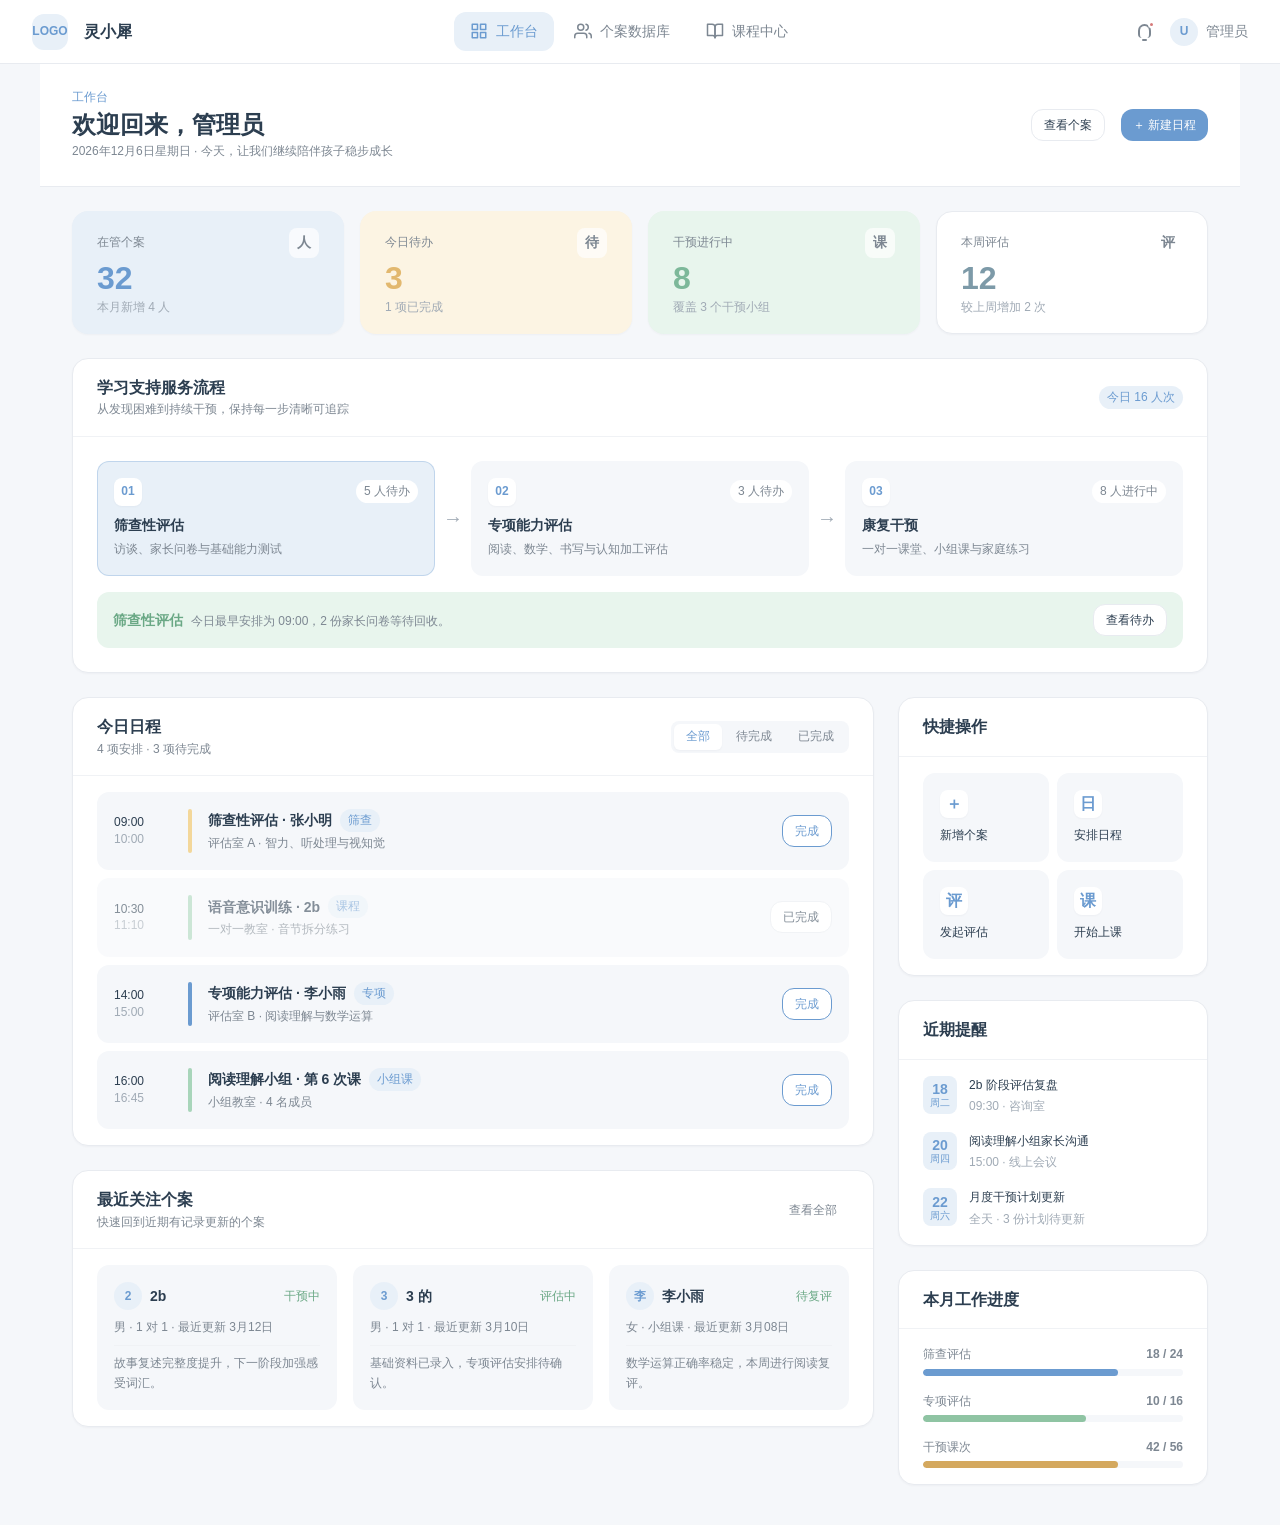
==== pages/index.html @ fdd9e083 "首页&课程中心 开发首页&课程中心，补全页面跳转逻辑" ====
<!DOCTYPE html>
<html lang="zh-CN">
<head>
  <meta charset="UTF-8">
  <meta name="viewport" content="width=device-width, initial-scale=1.0">
  <title>工作台 - 灵小犀</title>
  <meta name="description" content="灵小犀学习困难儿童辅助平台工作台">
  <link rel="stylesheet" href="../css/components.css">
  <style>
    body {
      overflow-x: hidden;
    }

    button,
    input,
    select,
    textarea {
      font: inherit;
    }

    button:focus-visible,
    a:focus-visible,
    input:focus-visible,
    select:focus-visible,
    textarea:focus-visible {
      outline: 3px solid var(--color-primary-light);
      outline-offset: 2px;
    }

    .topnav__brand {
      cursor: pointer;
    }

    .topnav__user {
      position: relative;
    }

    .notification-button {
      position: relative;
      width: 36px;
      height: 36px;
      display: inline-flex;
      align-items: center;
      justify-content: center;
      color: var(--color-text-secondary);
      background: transparent;
      border: 0;
      border-radius: var(--radius-md);
      cursor: pointer;
      transition: color var(--transition-fast), background-color var(--transition-fast);
    }

    .notification-button:hover,
    .notification-button[aria-expanded="true"] {
      color: var(--color-primary);
      background: var(--color-primary-light);
    }

    .notification-button::before {
      content: "";
      width: 13px;
      height: 14px;
      border: 2px solid currentColor;
      border-radius: 8px 8px 5px 5px;
      border-bottom: 0;
      transform: translateY(-1px);
    }

    .notification-button::after {
      content: "";
      position: absolute;
      bottom: 9px;
      width: 5px;
      height: 2px;
      border-radius: var(--radius-full);
      background: currentColor;
    }

    .notification-dot {
      position: absolute;
      top: 7px;
      right: 7px;
      width: 7px;
      height: 7px;
      background: var(--color-error);
      border: 2px solid var(--color-surface);
      border-radius: var(--radius-full);
    }

    .notification-panel {
      position: absolute;
      top: calc(100% + 12px);
      right: 0;
      z-index: 120;
      width: 320px;
      padding: var(--space-sm);
      background: var(--color-surface);
      border: 1px solid var(--color-border);
      border-radius: var(--radius-lg);
      box-shadow: var(--shadow-lg);
      opacity: 0;
      visibility: hidden;
      transform: translateY(-6px);
      transition: opacity var(--transition-fast), transform var(--transition-fast), visibility var(--transition-fast);
    }

    .notification-panel.is-open {
      opacity: 1;
      visibility: visible;
      transform: translateY(0);
    }

    .notification-panel__header {
      display: flex;
      align-items: center;
      justify-content: space-between;
      padding: var(--space-sm) var(--space-sm) var(--space-md);
    }

    .notification-panel__title {
      font-size: var(--font-size-sm);
      font-weight: var(--font-weight-semibold);
    }

    .notification-item {
      display: grid;
      grid-template-columns: 8px 1fr;
      gap: var(--space-sm);
      padding: var(--space-md) var(--space-sm);
      border-top: 1px solid var(--color-divider);
    }

    .notification-item__dot {
      width: 7px;
      height: 7px;
      margin-top: 7px;
      background: var(--color-primary);
      border-radius: var(--radius-full);
    }

    .notification-item p {
      font-size: var(--font-size-xs);
      color: var(--color-text-primary);
    }

    .notification-item time {
      font-size: var(--font-size-xs);
      color: var(--color-text-tertiary);
    }

    .welcome-copy {
      display: flex;
      flex-direction: column;
      gap: 2px;
    }

    .welcome-eyebrow {
      font-size: var(--font-size-xs);
      font-weight: var(--font-weight-medium);
      color: var(--color-primary);
    }

    .dashboard-body {
      padding-top: var(--space-lg);
      padding-bottom: var(--space-2xl);
    }

    .stat-grid--dashboard {
      grid-template-columns: repeat(4, 1fr);
    }

    .stat-card {
      position: relative;
      overflow: hidden;
      min-height: 116px;
      justify-content: center;
      transition: transform var(--transition-base), box-shadow var(--transition-base);
    }

    .stat-card:hover {
      transform: translateY(-2px);
      box-shadow: var(--shadow-md);
    }

    .stat-card__top {
      display: flex;
      align-items: center;
      justify-content: space-between;
      gap: var(--space-sm);
    }

    .stat-card__symbol {
      width: 30px;
      height: 30px;
      display: inline-flex;
      align-items: center;
      justify-content: center;
      font-size: var(--font-size-sm);
      font-weight: var(--font-weight-semibold);
      color: var(--color-text-secondary);
      background: rgba(255, 255, 255, 0.7);
      border-radius: var(--radius-sm);
    }

    .stat-card--plain {
      background: var(--color-surface);
    }

    .stat-card--plain .stat-card__value {
      color: var(--color-info-dark);
    }

    .flow-card .card__body {
      overflow: visible;
      padding-top: var(--space-lg);
      padding-bottom: var(--space-lg);
    }

    .service-flow {
      display: grid;
      grid-template-columns: 1fr 36px 1fr 36px 1fr;
      align-items: stretch;
    }

    .flow-step {
      position: relative;
      display: flex;
      flex-direction: column;
      align-items: flex-start;
      gap: var(--space-xs);
      padding: var(--space-base);
      color: inherit;
      text-align: left;
      background: var(--color-background);
      border: 1px solid transparent;
      border-radius: var(--radius-md);
      cursor: pointer;
      transition: background-color var(--transition-fast), border-color var(--transition-fast), transform var(--transition-fast);
    }

    .flow-step:hover {
      border-color: var(--color-border);
      transform: translateY(-1px);
    }

    .flow-step.is-active {
      background: var(--color-primary-light);
      border-color: rgba(107, 155, 208, 0.32);
    }

    .flow-step__top {
      width: 100%;
      display: flex;
      align-items: center;
      justify-content: space-between;
      gap: var(--space-sm);
      margin-bottom: var(--space-xs);
    }

    .flow-step__number {
      width: 28px;
      height: 28px;
      display: inline-flex;
      align-items: center;
      justify-content: center;
      font-size: var(--font-size-xs);
      font-weight: var(--font-weight-semibold);
      color: var(--color-primary);
      background: var(--color-surface);
      border-radius: var(--radius-sm);
      box-shadow: var(--shadow-sm);
    }

    .flow-step__count {
      padding: 2px var(--space-sm);
      font-size: var(--font-size-xs);
      font-weight: var(--font-weight-medium);
      color: var(--color-text-secondary);
      background: var(--color-surface);
      border-radius: var(--radius-full);
    }

    .flow-step__title {
      font-size: var(--font-size-sm);
      font-weight: var(--font-weight-semibold);
      color: var(--color-text-primary);
    }

    .flow-step__desc {
      font-size: var(--font-size-xs);
      color: var(--color-text-secondary);
      line-height: var(--line-height-normal);
    }

    .flow-arrow {
      display: flex;
      align-items: center;
      justify-content: center;
      color: var(--color-text-tertiary);
      font-size: var(--font-size-lg);
    }

    .flow-detail {
      display: flex;
      align-items: center;
      justify-content: space-between;
      gap: var(--space-lg);
      margin-top: var(--space-base);
      padding: var(--space-md) var(--space-base);
      background: var(--color-secondary-light);
      border-radius: var(--radius-md);
    }

    .flow-detail__copy {
      display: flex;
      align-items: baseline;
      gap: var(--space-sm);
      min-width: 0;
    }

    .flow-detail__title {
      flex-shrink: 0;
      font-size: var(--font-size-sm);
      font-weight: var(--font-weight-semibold);
      color: var(--color-success-dark);
    }

    .flow-detail__text {
      font-size: var(--font-size-xs);
      color: var(--color-text-secondary);
    }

    .dashboard-grid {
      display: grid;
      grid-template-columns: minmax(0, 1fr) 310px;
      gap: var(--space-lg);
      align-items: start;
    }

    .dashboard-column,
    .dashboard-aside {
      display: flex;
      flex-direction: column;
      gap: var(--space-lg);
      min-width: 0;
    }

    .segmented {
      display: inline-flex;
      align-items: center;
      gap: 2px;
      padding: 3px;
      background: var(--color-background);
      border-radius: var(--radius-sm);
    }

    .segmented__button {
      height: 26px;
      padding: 0 var(--space-md);
      color: var(--color-text-secondary);
      font-size: var(--font-size-xs);
      background: transparent;
      border: 0;
      border-radius: 6px;
      cursor: pointer;
    }

    .segmented__button.is-active {
      color: var(--color-primary);
      font-weight: var(--font-weight-medium);
      background: var(--color-surface);
      box-shadow: var(--shadow-sm);
    }

    .schedule-list {
      display: flex;
      flex-direction: column;
      gap: var(--space-sm);
    }

    .schedule-item {
      display: grid;
      grid-template-columns: 58px 4px minmax(0, 1fr) auto;
      align-items: center;
      gap: var(--space-base);
      padding: var(--space-base);
      background: var(--color-background);
      border: 1px solid transparent;
      border-radius: var(--radius-md);
      transition: border-color var(--transition-fast), opacity var(--transition-fast);
    }

    .schedule-item:hover {
      border-color: var(--color-border);
    }

    .schedule-item.is-completed {
      opacity: 0.58;
    }

    .schedule-item.is-hidden {
      display: none;
    }

    .schedule-item__time {
      display: flex;
      flex-direction: column;
      font-size: var(--font-size-xs);
      color: var(--color-text-primary);
      line-height: 1.4;
    }

    .schedule-item__time span:last-child {
      color: var(--color-text-tertiary);
    }

    .schedule-item__bar {
      align-self: stretch;
      min-height: 44px;
      background: var(--color-accent);
      border-radius: var(--radius-full);
    }

    .schedule-item[data-type="course"] .schedule-item__bar {
      background: var(--color-secondary);
    }

    .schedule-item[data-type="evaluation"] .schedule-item__bar {
      background: var(--color-primary);
    }

    .schedule-item__content {
      min-width: 0;
    }

    .schedule-item__title-row {
      display: flex;
      align-items: center;
      gap: var(--space-sm);
      min-width: 0;
    }

    .schedule-item__title {
      overflow: hidden;
      font-size: var(--font-size-sm);
      font-weight: var(--font-weight-semibold);
      color: var(--color-text-primary);
      text-overflow: ellipsis;
      white-space: nowrap;
    }

    .schedule-item__meta {
      margin-top: 2px;
      font-size: var(--font-size-xs);
      color: var(--color-text-secondary);
    }

    .schedule-empty {
      display: none;
      padding: var(--space-2xl);
      color: var(--color-text-tertiary);
      font-size: var(--font-size-sm);
      text-align: center;
    }

    .schedule-empty.is-visible {
      display: block;
    }

    .case-list {
      display: grid;
      grid-template-columns: repeat(3, 1fr);
      gap: var(--space-base);
    }

    .case-preview {
      display: flex;
      flex-direction: column;
      gap: var(--space-sm);
      padding: var(--space-base);
      color: inherit;
      background: var(--color-background);
      border: 1px solid transparent;
      border-radius: var(--radius-md);
      transition: transform var(--transition-fast), border-color var(--transition-fast), background-color var(--transition-fast);
    }

    .case-preview:hover {
      color: inherit;
      background: var(--color-primary-light);
      border-color: rgba(107, 155, 208, 0.2);
      transform: translateY(-2px);
    }

    .case-preview__head {
      display: flex;
      align-items: center;
      gap: var(--space-sm);
    }

    .case-preview__name {
      font-size: var(--font-size-sm);
      font-weight: var(--font-weight-semibold);
    }

    .case-preview__state {
      margin-left: auto;
      font-size: var(--font-size-xs);
      color: var(--color-success-dark);
    }

    .case-preview__meta,
    .case-preview__note {
      font-size: var(--font-size-xs);
      color: var(--color-text-secondary);
    }

    .case-preview__note {
      min-height: 38px;
      padding-top: var(--space-sm);
      border-top: 1px solid var(--color-divider);
    }

    .quick-grid {
      display: grid;
      grid-template-columns: 1fr 1fr;
      gap: var(--space-sm);
    }

    .quick-action {
      min-height: 88px;
      display: flex;
      flex-direction: column;
      align-items: flex-start;
      justify-content: space-between;
      gap: var(--space-sm);
      padding: var(--space-base);
      color: var(--color-text-primary);
      text-align: left;
      background: var(--color-background);
      border: 1px solid transparent;
      border-radius: var(--radius-md);
      cursor: pointer;
      transition: transform var(--transition-fast), border-color var(--transition-fast), background-color var(--transition-fast);
    }

    .quick-action:hover {
      color: var(--color-primary);
      background: var(--color-primary-light);
      border-color: rgba(107, 155, 208, 0.2);
      transform: translateY(-1px);
    }

    .quick-action__symbol {
      width: 28px;
      height: 28px;
      display: inline-flex;
      align-items: center;
      justify-content: center;
      color: var(--color-primary);
      font-weight: var(--font-weight-semibold);
      background: var(--color-surface);
      border-radius: var(--radius-sm);
      box-shadow: var(--shadow-sm);
    }

    .quick-action__label {
      font-size: var(--font-size-xs);
      font-weight: var(--font-weight-medium);
    }

    .reminder-list {
      display: flex;
      flex-direction: column;
      gap: var(--space-base);
    }

    .reminder-item {
      display: grid;
      grid-template-columns: 34px 1fr;
      gap: var(--space-md);
      align-items: start;
    }

    .reminder-item__date {
      width: 34px;
      height: 38px;
      display: flex;
      flex-direction: column;
      align-items: center;
      justify-content: center;
      color: var(--color-primary);
      background: var(--color-primary-light);
      border-radius: var(--radius-sm);
      font-size: 10px;
      line-height: 1.15;
    }

    .reminder-item__date strong {
      font-size: var(--font-size-sm);
    }

    .reminder-item__title {
      font-size: var(--font-size-xs);
      font-weight: var(--font-weight-medium);
      color: var(--color-text-primary);
    }

    .reminder-item__meta {
      margin-top: 2px;
      font-size: var(--font-size-xs);
      color: var(--color-text-tertiary);
    }

    .progress-summary {
      display: flex;
      flex-direction: column;
      gap: var(--space-base);
    }

    .progress-row__head {
      display: flex;
      justify-content: space-between;
      margin-bottom: var(--space-xs);
      font-size: var(--font-size-xs);
      color: var(--color-text-secondary);
    }

    .progress-track {
      height: 7px;
      overflow: hidden;
      background: var(--color-background);
      border-radius: var(--radius-full);
    }

    .progress-track span {
      display: block;
      height: 100%;
      background: var(--color-primary);
      border-radius: inherit;
    }

    .progress-row:nth-child(2) .progress-track span {
      background: var(--color-secondary-dark);
    }

    .progress-row:nth-child(3) .progress-track span {
      background: var(--color-accent-dark);
    }

    .modal__container--compact {
      max-width: 480px;
    }

    .toast {
      position: fixed;
      left: 50%;
      bottom: var(--space-xl);
      z-index: 300;
      max-width: calc(100vw - 32px);
      padding: var(--space-md) var(--space-lg);
      color: var(--color-text-on-primary);
      font-size: var(--font-size-sm);
      background: rgba(44, 62, 80, 0.94);
      border-radius: var(--radius-md);
      box-shadow: var(--shadow-lg);
      opacity: 0;
      pointer-events: none;
      transform: translate(-50%, 12px);
      transition: opacity var(--transition-base), transform var(--transition-base);
    }

    .toast.is-visible {
      opacity: 1;
      transform: translate(-50%, 0);
    }

    @media (max-width: 1024px) {
      .stat-grid--dashboard {
        grid-template-columns: repeat(2, 1fr);
      }

      .dashboard-grid {
        grid-template-columns: 1fr;
      }

      .dashboard-aside {
        display: grid;
        grid-template-columns: repeat(3, 1fr);
      }
    }

    @media (max-width: 768px) {
      .main__header {
        align-items: flex-start;
      }

      .main__actions .btn--secondary {
        display: none;
      }

      .service-flow {
        grid-template-columns: 1fr;
        gap: var(--space-sm);
      }

      .flow-arrow {
        height: 14px;
        transform: rotate(90deg);
      }

      .flow-detail {
        align-items: flex-start;
        flex-direction: column;
      }

      .case-list,
      .dashboard-aside {
        grid-template-columns: 1fr;
      }

      .notification-panel {
        position: fixed;
        top: 60px;
        right: var(--space-base);
        left: var(--space-base);
        width: auto;
      }
    }

    @media (max-width: 560px) {
      .stat-grid--dashboard {
        grid-template-columns: 1fr 1fr;
      }

      .stat-card {
        min-height: 106px;
        padding: var(--space-base);
      }

      .stat-card__value {
        font-size: var(--font-size-xl);
      }

      .schedule-item {
        grid-template-columns: 46px 3px minmax(0, 1fr);
        gap: var(--space-sm);
      }

      .schedule-item .btn {
        grid-column: 3;
        justify-self: start;
      }

      .card__header {
        align-items: flex-start;
        flex-direction: column;
      }

      .quick-grid {
        grid-template-columns: repeat(2, 1fr);
      }
    }
  </style>
</head>
<body>
  <div class="app-layout">
    <nav class="topnav" role="navigation" aria-label="主导航">
      <a class="topnav__brand" href="index.html" aria-label="返回灵小犀工作台">
        <div class="topnav__logo">LOGO</div>
        <span class="topnav__name">灵小犀</span>
      </a>
      <div class="topnav__nav">
        <a class="topnav__link is-active" href="index.html" aria-current="page">
          <svg class="topnav__icon" viewBox="0 0 24 24" fill="none" stroke="currentColor" stroke-width="2" stroke-linecap="round" stroke-linejoin="round" aria-hidden="true">
            <rect x="3" y="3" width="7" height="7"></rect><rect x="14" y="3" width="7" height="7"></rect><rect x="14" y="14" width="7" height="7"></rect><rect x="3" y="14" width="7" height="7"></rect>
          </svg>
          工作台
        </a>
        <a class="topnav__link" href="case-database.html">
          <svg class="topnav__icon" viewBox="0 0 24 24" fill="none" stroke="currentColor" stroke-width="2" stroke-linecap="round" stroke-linejoin="round" aria-hidden="true">
            <path d="M17 21v-2a4 4 0 0 0-4-4H5a4 4 0 0 0-4 4v2"></path><circle cx="9" cy="7" r="4"></circle><path d="M23 21v-2a4 4 0 0 0-3-3.87"></path><path d="M16 3.13a4 4 0 0 1 0 7.75"></path>
          </svg>
          个案数据库
        </a>
        <a class="topnav__link" href="course-database.html">
          <svg class="topnav__icon" viewBox="0 0 24 24" fill="none" stroke="currentColor" stroke-width="2" stroke-linecap="round" stroke-linejoin="round" aria-hidden="true">
            <path d="M2 3h6a4 4 0 0 1 4 4v14a3 3 0 0 0-3-3H2z"></path><path d="M22 3h-6a4 4 0 0 0-4 4v14a3 3 0 0 1 3-3h7z"></path>
          </svg>
          课程中心
        </a>
      </div>
      <div class="topnav__user">
        <button class="notification-button" id="notificationButton" type="button" aria-label="查看通知" aria-expanded="false" aria-controls="notificationPanel">
          <span class="notification-dot" aria-hidden="true"></span>
        </button>
        <div class="avatar">U</div>
        <span>管理员</span>
        <div class="notification-panel" id="notificationPanel" aria-hidden="true">
          <div class="notification-panel__header">
            <strong class="notification-panel__title">消息提醒</strong>
            <button class="btn btn--ghost btn--sm" type="button" id="markAllRead">全部已读</button>
          </div>
          <div class="notification-item">
            <span class="notification-item__dot"></span>
            <div><p>张小明的阶段评估报告待确认</p><time>10 分钟前</time></div>
          </div>
          <div class="notification-item">
            <span class="notification-item__dot"></span>
            <div><p>“阅读理解小组”今日 14:00 开课</p><time>1 小时前</time></div>
          </div>
        </div>
      </div>
    </nav>

    <main class="main">
      <header class="main__header">
        <div class="welcome-copy">
          <span class="welcome-eyebrow">工作台</span>
          <h1 class="main__title">欢迎回来，管理员</h1>
          <p class="main__subtitle" id="todayText">今天，让我们继续陪伴孩子稳步成长</p>
        </div>
        <div class="main__actions">
          <a class="btn btn--secondary btn--sm" href="case-database.html">查看个案</a>
          <button class="btn btn--primary btn--sm" type="button" id="newScheduleButton">＋ 新建日程</button>
        </div>
      </header>

      <div class="main__body dashboard-body">
        <section class="stat-grid stat-grid--dashboard" aria-label="今日数据概览">
          <article class="stat-card stat-card--primary">
            <div class="stat-card__top"><span class="stat-card__label">在管个案</span><span class="stat-card__symbol">人</span></div>
            <strong class="stat-card__value">32</strong>
            <span class="stat-card__trend">本月新增 4 人</span>
          </article>
          <article class="stat-card stat-card--accent">
            <div class="stat-card__top"><span class="stat-card__label">今日待办</span><span class="stat-card__symbol">待</span></div>
            <strong class="stat-card__value" id="pendingCount">3</strong>
            <span class="stat-card__trend">1 项已完成</span>
          </article>
          <article class="stat-card stat-card--secondary">
            <div class="stat-card__top"><span class="stat-card__label">干预进行中</span><span class="stat-card__symbol">课</span></div>
            <strong class="stat-card__value">8</strong>
            <span class="stat-card__trend">覆盖 3 个干预小组</span>
          </article>
          <article class="stat-card stat-card--plain">
            <div class="stat-card__top"><span class="stat-card__label">本周评估</span><span class="stat-card__symbol">评</span></div>
            <strong class="stat-card__value">12</strong>
            <span class="stat-card__trend">较上周增加 2 次</span>
          </article>
        </section>

        <section class="card flow-card" aria-labelledby="flowTitle">
          <div class="card__header">
            <div>
              <h2 class="card__title" id="flowTitle">学习支持服务流程</h2>
              <p class="main__subtitle">从发现困难到持续干预，保持每一步清晰可追踪</p>
            </div>
            <span class="tag tag--primary">今日 16 人次</span>
          </div>
          <div class="card__body">
            <div class="service-flow" role="tablist" aria-label="服务阶段">
              <button class="flow-step is-active" type="button" role="tab" aria-selected="true" data-flow="screening">
                <span class="flow-step__top"><span class="flow-step__number">01</span><span class="flow-step__count">5 人待办</span></span>
                <span class="flow-step__title">筛查性评估</span>
                <span class="flow-step__desc">访谈、家长问卷与基础能力测试</span>
              </button>
              <span class="flow-arrow" aria-hidden="true">→</span>
              <button class="flow-step" type="button" role="tab" aria-selected="false" data-flow="assessment">
                <span class="flow-step__top"><span class="flow-step__number">02</span><span class="flow-step__count">3 人待办</span></span>
                <span class="flow-step__title">专项能力评估</span>
                <span class="flow-step__desc">阅读、数学、书写与认知加工评估</span>
              </button>
              <span class="flow-arrow" aria-hidden="true">→</span>
              <button class="flow-step" type="button" role="tab" aria-selected="false" data-flow="intervention">
                <span class="flow-step__top"><span class="flow-step__number">03</span><span class="flow-step__count">8 人进行中</span></span>
                <span class="flow-step__title">康复干预</span>
                <span class="flow-step__desc">一对一课堂、小组课与家庭练习</span>
              </button>
            </div>
            <div class="flow-detail" aria-live="polite">
              <div class="flow-detail__copy">
                <strong class="flow-detail__title" id="flowDetailTitle">筛查性评估</strong>
                <span class="flow-detail__text" id="flowDetailText">今日最早安排为 09:00，2 份家长问卷等待回收。</span>
              </div>
              <button class="btn btn--secondary btn--sm" type="button" id="flowAction">查看待办</button>
            </div>
          </div>
        </section>

        <div class="dashboard-grid">
          <div class="dashboard-column">
            <section class="card" aria-labelledby="scheduleTitle">
              <div class="card__header">
                <div>
                  <h2 class="card__title" id="scheduleTitle">今日日程</h2>
                  <p class="main__subtitle" id="scheduleSummary">4 项安排 · 3 项待完成</p>
                </div>
                <div class="segmented" role="group" aria-label="日程筛选">
                  <button class="segmented__button is-active" type="button" data-filter="all">全部</button>
                  <button class="segmented__button" type="button" data-filter="pending">待完成</button>
                  <button class="segmented__button" type="button" data-filter="completed">已完成</button>
                </div>
              </div>
              <div class="card__body">
                <div class="schedule-list" id="scheduleList">
                  <article class="schedule-item" data-status="pending" data-type="screening">
                    <time class="schedule-item__time"><span>09:00</span><span>10:00</span></time>
                    <span class="schedule-item__bar" aria-hidden="true"></span>
                    <div class="schedule-item__content">
                      <div class="schedule-item__title-row"><h3 class="schedule-item__title">筛查性评估 · 张小明</h3><span class="tag tag--primary">筛查</span></div>
                      <p class="schedule-item__meta">评估室 A · 智力、听处理与视知觉</p>
                    </div>
                    <button class="btn btn--primary-outline btn--sm" type="button" data-complete>完成</button>
                  </article>
                  <article class="schedule-item is-completed" data-status="completed" data-type="course">
                    <time class="schedule-item__time"><span>10:30</span><span>11:10</span></time>
                    <span class="schedule-item__bar" aria-hidden="true"></span>
                    <div class="schedule-item__content">
                      <div class="schedule-item__title-row"><h3 class="schedule-item__title">语音意识训练 · 2b</h3><span class="tag tag--primary">课程</span></div>
                      <p class="schedule-item__meta">一对一教室 · 音节拆分练习</p>
                    </div>
                    <button class="btn btn--secondary btn--sm" type="button" data-complete>已完成</button>
                  </article>
                  <article class="schedule-item" data-status="pending" data-type="evaluation">
                    <time class="schedule-item__time"><span>14:00</span><span>15:00</span></time>
                    <span class="schedule-item__bar" aria-hidden="true"></span>
                    <div class="schedule-item__content">
                      <div class="schedule-item__title-row"><h3 class="schedule-item__title">专项能力评估 · 李小雨</h3><span class="tag tag--primary">专项</span></div>
                      <p class="schedule-item__meta">评估室 B · 阅读理解与数学运算</p>
                    </div>
                    <button class="btn btn--primary-outline btn--sm" type="button" data-complete>完成</button>
                  </article>
                  <article class="schedule-item" data-status="pending" data-type="course">
                    <time class="schedule-item__time"><span>16:00</span><span>16:45</span></time>
                    <span class="schedule-item__bar" aria-hidden="true"></span>
                    <div class="schedule-item__content">
                      <div class="schedule-item__title-row"><h3 class="schedule-item__title">阅读理解小组 · 第 6 次课</h3><span class="tag tag--primary">小组课</span></div>
                      <p class="schedule-item__meta">小组教室 · 4 名成员</p>
                    </div>
                    <button class="btn btn--primary-outline btn--sm" type="button" data-complete>完成</button>
                  </article>
                </div>
                <div class="schedule-empty" id="scheduleEmpty">当前筛选下暂无日程</div>
              </div>
            </section>

            <section class="card" aria-labelledby="recentCaseTitle">
              <div class="card__header">
                <div>
                  <h2 class="card__title" id="recentCaseTitle">最近关注个案</h2>
                  <p class="main__subtitle">快速回到近期有记录更新的个案</p>
                </div>
                <a class="btn btn--ghost btn--sm" href="case-database.html">查看全部</a>
              </div>
              <div class="card__body">
                <div class="case-list">
                  <a class="case-preview" href="case-detail.html">
                    <div class="case-preview__head"><span class="avatar">2</span><strong class="case-preview__name">2b</strong><span class="case-preview__state">干预中</span></div>
                    <p class="case-preview__meta">男 · 1 对 1 · 最近更新 3月12日</p>
                    <p class="case-preview__note">故事复述完整度提升，下一阶段加强感受词汇。</p>
                  </a>
                  <a class="case-preview" href="case-detail.html">
                    <div class="case-preview__head"><span class="avatar">3</span><strong class="case-preview__name">3 的</strong><span class="case-preview__state">评估中</span></div>
                    <p class="case-preview__meta">男 · 1 对 1 · 最近更新 3月10日</p>
                    <p class="case-preview__note">基础资料已录入，专项评估安排待确认。</p>
                  </a>
                  <a class="case-preview" href="case-database.html">
                    <div class="case-preview__head"><span class="avatar">李</span><strong class="case-preview__name">李小雨</strong><span class="case-preview__state">待复评</span></div>
                    <p class="case-preview__meta">女 · 小组课 · 最近更新 3月08日</p>
                    <p class="case-preview__note">数学运算正确率稳定，本周进行阅读复评。</p>
                  </a>
                </div>
              </div>
            </section>
          </div>

          <aside class="dashboard-aside">
            <section class="card" aria-labelledby="quickTitle">
              <div class="card__header"><h2 class="card__title" id="quickTitle">快捷操作</h2></div>
              <div class="card__body">
                <div class="quick-grid">
                  <a class="quick-action" href="case-database.html"><span class="quick-action__symbol">＋</span><span class="quick-action__label">新增个案</span></a>
                  <button class="quick-action" type="button" data-open-schedule><span class="quick-action__symbol">日</span><span class="quick-action__label">安排日程</span></button>
                  <button class="quick-action" type="button" data-feedback="评估任务已进入准备队列"><span class="quick-action__symbol">评</span><span class="quick-action__label">发起评估</span></button>
                  <a class="quick-action" href="course-database.html"><span class="quick-action__symbol">课</span><span class="quick-action__label">开始上课</span></a>
                </div>
              </div>
            </section>

            <section class="card" aria-labelledby="reminderTitle">
              <div class="card__header"><h2 class="card__title" id="reminderTitle">近期提醒</h2></div>
              <div class="card__body">
                <div class="reminder-list">
                  <article class="reminder-item"><time class="reminder-item__date"><strong>18</strong><span>周二</span></time><div><p class="reminder-item__title">2b 阶段评估复盘</p><p class="reminder-item__meta">09:30 · 咨询室</p></div></article>
                  <article class="reminder-item"><time class="reminder-item__date"><strong>20</strong><span>周四</span></time><div><p class="reminder-item__title">阅读理解小组家长沟通</p><p class="reminder-item__meta">15:00 · 线上会议</p></div></article>
                  <article class="reminder-item"><time class="reminder-item__date"><strong>22</strong><span>周六</span></time><div><p class="reminder-item__title">月度干预计划更新</p><p class="reminder-item__meta">全天 · 3 份计划待更新</p></div></article>
                </div>
              </div>
            </section>

            <section class="card" aria-labelledby="progressTitle">
              <div class="card__header"><h2 class="card__title" id="progressTitle">本月工作进度</h2></div>
              <div class="card__body">
                <div class="progress-summary">
                  <div class="progress-row"><div class="progress-row__head"><span>筛查评估</span><strong>18 / 24</strong></div><div class="progress-track"><span style="width:75%"></span></div></div>
                  <div class="progress-row"><div class="progress-row__head"><span>专项评估</span><strong>10 / 16</strong></div><div class="progress-track"><span style="width:62.5%"></span></div></div>
                  <div class="progress-row"><div class="progress-row__head"><span>干预课次</span><strong>42 / 56</strong></div><div class="progress-track"><span style="width:75%"></span></div></div>
                </div>
              </div>
            </section>
          </aside>
        </div>
      </div>
    </main>
  </div>

  <div class="modal" id="scheduleModal" role="dialog" aria-modal="true" aria-labelledby="scheduleModalTitle">
    <div class="modal__container modal__container--compact">
      <form id="scheduleForm">
        <div class="modal__header">
          <h2 class="modal__title" id="scheduleModalTitle">新建日程</h2>
          <button class="modal__close" type="button" aria-label="关闭" data-close-modal>×</button>
        </div>
        <div class="modal__body">
          <div class="form-field">
            <label class="form-field__label" for="scheduleName">日程名称</label>
            <input class="input" id="scheduleName" name="name" type="text" placeholder="例如：阅读理解训练 · 王小明" required>
          </div>
          <div class="form-field form-field--row">
            <div class="form-field">
              <label class="form-field__label" for="scheduleStart">开始时间</label>
              <input class="input" id="scheduleStart" name="start" type="time" value="09:00" required>
            </div>
            <div class="form-field">
              <label class="form-field__label" for="scheduleEnd">结束时间</label>
              <input class="input" id="scheduleEnd" name="end" type="time" value="10:00" required>
            </div>
          </div>
          <div class="form-field">
            <label class="form-field__label" for="scheduleType">日程类型</label>
            <select class="input" id="scheduleType" name="type">
              <option value="screening">筛查评估</option>
              <option value="evaluation">专项评估</option>
              <option value="course">干预课程</option>
            </select>
          </div>
          <div class="form-field">
            <label class="form-field__label" for="schedulePlace">地点或说明</label>
            <input class="input" id="schedulePlace" name="place" type="text" placeholder="例如：评估室 A">
          </div>
        </div>
        <div class="modal__footer">
          <button class="btn btn--secondary btn--sm" type="button" data-close-modal>取消</button>
          <button class="btn btn--primary btn--sm" type="submit">保存日程</button>
        </div>
      </form>
    </div>
  </div>

  <div class="toast" id="toast" role="status" aria-live="polite"></div>

  <script>
    (function () {
      const scheduleList = document.getElementById('scheduleList');
      const scheduleModal = document.getElementById('scheduleModal');
      const scheduleForm = document.getElementById('scheduleForm');
      const toast = document.getElementById('toast');
      const notificationButton = document.getElementById('notificationButton');
      const notificationPanel = document.getElementById('notificationPanel');
      let activeFilter = 'all';
      let toastTimer;

      const flowData = {
        screening: {
          title: '筛查性评估',
          text: '今日最早安排为 09:00，2 份家长问卷等待回收。',
          action: '查看待办'
        },
        assessment: {
          title: '专项能力评估',
          text: '3 名儿童待完成阅读、数学或书写专项评估。',
          action: '查看评估'
        },
        intervention: {
          title: '康复干预',
          text: '今日共 8 人参与干预，包含 2 节小组课与 4 节一对一课程。',
          action: '查看课程'
        }
      };

      function showToast(message) {
        clearTimeout(toastTimer);
        toast.textContent = message;
        toast.classList.add('is-visible');
        toastTimer = setTimeout(function () {
          toast.classList.remove('is-visible');
        }, 2400);
      }

      function formatToday() {
        const now = new Date();
        const text = new Intl.DateTimeFormat('zh-CN', {
          year: 'numeric', month: 'long', day: 'numeric', weekday: 'long'
        }).format(now);
        document.getElementById('todayText').textContent = text + ' · 今天，让我们继续陪伴孩子稳步成长';
      }

      function openModal() {
        scheduleModal.classList.add('is-open');
        requestAnimationFrame(function () {
          scheduleModal.classList.add('is-visible');
          document.getElementById('scheduleName').focus();
        });
        document.body.style.overflow = 'hidden';
      }

      function closeModal() {
        scheduleModal.classList.remove('is-visible');
        setTimeout(function () {
          scheduleModal.classList.remove('is-open');
          document.body.style.overflow = '';
        }, 200);
      }

      function updateScheduleView() {
        const items = Array.from(scheduleList.querySelectorAll('.schedule-item'));
        let visibleCount = 0;
        let pendingCount = 0;

        items.forEach(function (item) {
          const status = item.dataset.status;
          const isVisible = activeFilter === 'all' || activeFilter === status;
          item.classList.toggle('is-hidden', !isVisible);
          if (isVisible) visibleCount += 1;
          if (status === 'pending') pendingCount += 1;
        });

        document.getElementById('scheduleEmpty').classList.toggle('is-visible', visibleCount === 0);
        document.getElementById('pendingCount').textContent = pendingCount;
        document.getElementById('scheduleSummary').textContent = items.length + ' 项安排 · ' + pendingCount + ' 项待完成';
      }

      function bindCompleteButton(button) {
        button.addEventListener('click', function () {
          const item = button.closest('.schedule-item');
          const isCompleted = item.dataset.status === 'completed';
          item.dataset.status = isCompleted ? 'pending' : 'completed';
          item.classList.toggle('is-completed', !isCompleted);
          button.textContent = isCompleted ? '完成' : '已完成';
          button.className = isCompleted ? 'btn btn--primary-outline btn--sm' : 'btn btn--secondary btn--sm';
          showToast(isCompleted ? '日程已恢复为待完成' : '已标记为完成');
          updateScheduleView();
        });
      }

      document.querySelectorAll('[data-complete]').forEach(bindCompleteButton);

      document.querySelectorAll('[data-filter]').forEach(function (button) {
        button.addEventListener('click', function () {
          activeFilter = button.dataset.filter;
          document.querySelectorAll('[data-filter]').forEach(function (item) {
            item.classList.toggle('is-active', item === button);
          });
          updateScheduleView();
        });
      });

      document.querySelectorAll('.flow-step').forEach(function (step) {
        step.addEventListener('click', function () {
          const data = flowData[step.dataset.flow];
          document.querySelectorAll('.flow-step').forEach(function (item) {
            const selected = item === step;
            item.classList.toggle('is-active', selected);
            item.setAttribute('aria-selected', String(selected));
          });
          document.getElementById('flowDetailTitle').textContent = data.title;
          document.getElementById('flowDetailText').textContent = data.text;
          document.getElementById('flowAction').textContent = data.action;
          document.getElementById('flowAction').dataset.feedback = data.title + '列表已准备';
        });
      });

      document.getElementById('flowAction').addEventListener('click', function (event) {
        showToast(event.currentTarget.dataset.feedback || '筛查性评估列表已准备');
      });

      document.getElementById('newScheduleButton').addEventListener('click', openModal);
      document.querySelectorAll('[data-open-schedule]').forEach(function (button) {
        button.addEventListener('click', openModal);
      });
      document.querySelectorAll('[data-close-modal]').forEach(function (button) {
        button.addEventListener('click', closeModal);
      });

      scheduleModal.addEventListener('click', function (event) {
        if (event.target === scheduleModal) closeModal();
      });

      scheduleForm.addEventListener('submit', function (event) {
        event.preventDefault();
        const name = document.getElementById('scheduleName').value.trim();
        const start = document.getElementById('scheduleStart').value;
        const end = document.getElementById('scheduleEnd').value;
        const type = document.getElementById('scheduleType').value;
        const place = document.getElementById('schedulePlace').value.trim() || '地点待定';
        const labels = { screening: '筛查', evaluation: '专项', course: '课程' };

        if (!name) return;
        if (start >= end) {
          showToast('结束时间需要晚于开始时间');
          return;
        }

        const article = document.createElement('article');
        article.className = 'schedule-item';
        article.dataset.status = 'pending';
        article.dataset.type = type;
        article.innerHTML = '<time class="schedule-item__time"><span>' + start + '</span><span>' + end + '</span></time>' +
          '<span class="schedule-item__bar" aria-hidden="true"></span>' +
          '<div class="schedule-item__content"><div class="schedule-item__title-row"><h3 class="schedule-item__title"></h3><span class="tag tag--primary">' + labels[type] + '</span></div><p class="schedule-item__meta"></p></div>' +
          '<button class="btn btn--primary-outline btn--sm" type="button" data-complete>完成</button>';
        article.querySelector('.schedule-item__title').textContent = name;
        article.querySelector('.schedule-item__meta').textContent = place + ' · 新建日程';
        bindCompleteButton(article.querySelector('[data-complete]'));
        scheduleList.appendChild(article);
        scheduleForm.reset();
        document.getElementById('scheduleStart').value = '09:00';
        document.getElementById('scheduleEnd').value = '10:00';
        activeFilter = 'all';
        document.querySelectorAll('[data-filter]').forEach(function (button) {
          button.classList.toggle('is-active', button.dataset.filter === 'all');
        });
        updateScheduleView();
        closeModal();
        showToast('日程已添加到今日安排');
      });

      notificationButton.addEventListener('click', function () {
        const isOpen = notificationPanel.classList.toggle('is-open');
        notificationButton.setAttribute('aria-expanded', String(isOpen));
        notificationPanel.setAttribute('aria-hidden', String(!isOpen));
      });

      document.getElementById('markAllRead').addEventListener('click', function () {
        document.querySelectorAll('.notification-item__dot').forEach(function (dot) { dot.style.visibility = 'hidden'; });
        document.querySelector('.notification-dot').style.display = 'none';
        showToast('消息已全部标记为已读');
      });

      document.addEventListener('click', function (event) {
        if (!event.target.closest('.topnav__user')) {
          notificationPanel.classList.remove('is-open');
          notificationButton.setAttribute('aria-expanded', 'false');
          notificationPanel.setAttribute('aria-hidden', 'true');
        }

        const feedbackTarget = event.target.closest('[data-feedback]');
        if (feedbackTarget) {
          event.preventDefault();
          showToast(feedbackTarget.dataset.feedback);
        }
      });

      document.addEventListener('keydown', function (event) {
        if (event.key === 'Escape') {
          if (scheduleModal.classList.contains('is-open')) closeModal();
          notificationPanel.classList.remove('is-open');
          notificationButton.setAttribute('aria-expanded', 'false');
        }
      });

      formatToday();
      updateScheduleView();
    })();
  </script>
</body>
</html>
---- css/components.css ----
/**
 * 通用组件样式
 * 全站共享的按钮、卡片、表格、表单、导航等组件。
 * 颜色、间距、圆角等视觉属性均引用 tokens.css 中的 CSS 变量。
 */

@import url("tokens.css");

/* ======================
   基础重置与布局
   ====================== */
*,
*::before,
*::after {
  box-sizing: border-box;
  margin: 0;
  padding: 0;
}

html {
  font-size: 16px;
}

body {
  min-height: 100vh;
  font-family: var(--font-family-base);
  font-size: var(--font-size-base);
  line-height: var(--line-height-normal);
  color: var(--color-text-primary);
  background-color: var(--color-background);
}

a {
  color: var(--color-text-secondary);
  text-decoration: none;
  transition: color var(--transition-fast);
}

a:hover,
a:focus {
  color: var(--color-primary);
}

/* ======================
   按钮 / Button
   ====================== */
.btn {
  display: inline-flex;
  align-items: center;
  justify-content: center;
  gap: var(--space-sm);
  height: 40px;
  padding: 0 var(--space-base);
  font-family: inherit;
  font-size: var(--font-size-sm);
  font-weight: var(--font-weight-medium);
  line-height: 1;
  border: none;
  border-radius: var(--radius-md);
  cursor: pointer;
  transition: background-color var(--transition-fast),
    color var(--transition-fast), transform var(--transition-fast);
}

.btn:active {
  transform: scale(0.98);
}

.btn--primary {
  color: var(--color-text-on-primary);
  background-color: var(--color-primary);
}

.btn--primary:hover {
  background-color: var(--color-primary-hover);
}

.btn--secondary {
  color: var(--color-text-primary);
  background-color: var(--color-surface);
  border: 1px solid var(--color-border);
}

.btn--secondary:hover {
  background-color: var(--color-background);
}

.btn--ghost {
  color: var(--color-text-secondary);
  background-color: transparent;
}

.btn--ghost:hover {
  color: var(--color-primary);
  background-color: var(--color-primary-light);
}

.btn--sm {
  height: 32px;
  padding: 0 var(--space-md);
  font-size: var(--font-size-xs);
}

.btn--primary-outline {
  color: var(--color-primary);
  background-color: var(--color-surface);
  border: 1px solid var(--color-primary);
}

.btn--primary-outline:hover {
  color: var(--color-text-on-primary);
  background-color: var(--color-primary);
}

.btn--danger {
  color: var(--color-text-on-primary);
  background-color: var(--color-error);
}

.btn--danger:hover {
  background-color: var(--color-error-dark);
}

/* 大按钮，用于重要操作 */
.btn--large {
  padding: var(--space-base) var(--space-lg);
  font-size: var(--font-size-md);
  font-weight: var(--font-weight-semibold);
  box-shadow: var(--shadow-md);
}

.btn--large .btn__icon {
  width: 20px;
  height: 20px;
}

.btn--icon {
  width: 32px;
  height: 32px;
  padding: 0;
  color: var(--color-text-secondary);
  background-color: transparent;
  border-radius: var(--radius-sm);
}

.btn--icon:hover {
  color: var(--color-primary);
  background-color: var(--color-primary-light);
}

.btn--icon.is-danger:hover {
  color: var(--color-error);
  background-color: var(--color-error-light);
}

/* ======================
   头像 / Avatar
   ====================== */
.avatar {
  width: 28px;
  height: 28px;
  display: flex;
  align-items: center;
  justify-content: center;
  background-color: var(--color-primary-light);
  color: var(--color-primary);
  font-size: var(--font-size-xs);
  font-weight: var(--font-weight-semibold);
  border-radius: var(--radius-full);
  flex-shrink: 0;
}

/* ======================
   卡片 / Card
   ====================== */
.card {
  background-color: var(--color-surface);
  border-radius: var(--radius-lg);
  box-shadow: var(--shadow-sm);
  border: 1px solid var(--color-border);
  display: flex;
  flex-direction: column;
  min-height: 0;
}

.card__header {
  display: flex;
  align-items: center;
  justify-content: space-between;
  gap: var(--space-base);
  padding: var(--space-base) var(--space-lg);
  border-bottom: 1px solid var(--color-divider);
  flex-shrink: 0;
}

.card__title {
  font-size: var(--font-size-base);
  font-weight: var(--font-weight-semibold);
  color: var(--color-text-primary);
}

.card__body {
  padding: var(--space-base) var(--space-lg);
  flex: 1;
  min-height: 0;
  overflow: auto;
}

/* ======================
   表格 / Table
   ====================== */
.table {
  width: 100%;
  border-collapse: collapse;
  font-size: var(--font-size-xs);
}

.table thead {
  background-color: var(--color-background);
}

.table th,
.table td {
  padding: var(--space-sm) var(--space-base);
  text-align: left;
  border-bottom: 1px solid var(--color-divider);
}

.table th {
  font-weight: var(--font-weight-medium);
  color: var(--color-text-secondary);
  white-space: nowrap;
}

.table td {
  color: var(--color-text-primary);
}

.table tbody tr:hover {
  background-color: var(--color-background);
}

.table__actions {
  display: flex;
  align-items: center;
  gap: var(--space-xs);
}

.table__action {
  display: inline-flex;
  align-items: center;
  gap: var(--space-xs);
  font-size: var(--font-size-xs);
  color: var(--color-text-secondary);
}

.table__action:hover {
  color: var(--color-primary);
}

/* ======================
   全宽表格卡片 / Table Card
   ====================== */
.table-card .card__body {
  padding: 0;
}

/* ======================
   标签 / Tag
   ====================== */
.tag {
  display: inline-flex;
  align-items: center;
  padding: 2px var(--space-sm);
  font-size: var(--font-size-xs);
  font-weight: var(--font-weight-medium);
  border-radius: var(--radius-full);
  white-space: nowrap;
}

.tag--primary {
  color: var(--color-primary);
  background-color: var(--color-primary-light);
}

/* ======================
   工具类 / Utilities
   ====================== */
.text-muted {
  color: var(--color-text-tertiary);
}

/* ======================
   表单输入 / Form Input
   ====================== */
.input {
  width: 100%;
  height: 40px;
  padding: 0 var(--space-base);
  font-family: inherit;
  font-size: var(--font-size-sm);
  color: var(--color-text-primary);
  background-color: var(--color-surface);
  border: 1px solid var(--color-border);
  border-radius: var(--radius-md);
  outline: none;
  transition: border-color var(--transition-fast), box-shadow var(--transition-fast);
}

.input::placeholder {
  color: var(--color-text-tertiary);
}

.input:hover {
  border-color: var(--color-text-tertiary);
}

.input:focus {
  border-color: var(--color-border-focus);
  box-shadow: 0 0 0 3px var(--color-primary-light);
}

/* ======================
   应用布局 / App Layout
   ====================== */
.app-layout {
  display: flex;
  flex-direction: column;
  min-height: 100vh;
}

/* ======================
   顶部导航 / Top Navigation
   ====================== */
.topnav {
  position: sticky;
  top: 0;
  z-index: 100;
  display: flex;
  align-items: center;
  justify-content: space-between;
  gap: var(--space-base);
  height: 64px;
  padding: 0 var(--space-xl);
  background-color: rgba(255, 255, 255, 0.95);
  backdrop-filter: blur(10px);
  border-bottom: 1px solid var(--color-border);
}

.topnav__brand {
  display: flex;
  align-items: center;
  gap: var(--space-base);
}

.topnav__logo {
  width: 36px;
  height: 36px;
  display: flex;
  align-items: center;
  justify-content: center;
  background-color: var(--color-primary-light);
  color: var(--color-primary);
  font-size: var(--font-size-xs);
  font-weight: var(--font-weight-semibold);
  border-radius: var(--radius-md);
}

.topnav__name {
  font-size: var(--font-size-base);
  font-weight: var(--font-weight-semibold);
  color: var(--color-text-primary);
}

.topnav__nav {
  display: flex;
  align-items: center;
  gap: var(--space-xs);
}

.topnav__link {
  display: flex;
  align-items: center;
  gap: var(--space-sm);
  padding: var(--space-sm) var(--space-base);
  font-size: var(--font-size-sm);
  font-weight: var(--font-weight-medium);
  color: var(--color-text-secondary);
  border-radius: var(--radius-md);
  transition: background-color var(--transition-fast),
    color var(--transition-fast);
}

.topnav__link:hover {
  color: var(--color-text-primary);
  background-color: var(--color-background);
}

.topnav__link.is-active {
  color: var(--color-primary);
  background-color: var(--color-primary-light);
}

.topnav__icon {
  width: 18px;
  height: 18px;
  flex-shrink: 0;
}

.topnav__user {
  display: flex;
  align-items: center;
  gap: var(--space-sm);
  font-size: var(--font-size-sm);
  color: var(--color-text-secondary);
}

/* ======================
   主内容区 / Main
   ====================== */
.main {
  flex: 1;
  display: flex;
  flex-direction: column;
  align-items: center;
  min-width: 0;
  min-height: 0;
  overflow-y: auto;
}

.main__header {
  width: 100%;
  max-width: 1200px;
  margin: 0 auto;
  display: flex;
  align-items: center;
  justify-content: space-between;
  gap: var(--space-base);
  padding: var(--space-lg) var(--space-xl);
  background-color: var(--color-surface);
  border-bottom: 1px solid var(--color-border);
}

.main__actions {
  display: flex;
  align-items: center;
  gap: var(--space-base);
}

.main__title {
  font-size: var(--font-size-xl);
  font-weight: var(--font-weight-semibold);
  color: var(--color-text-primary);
  line-height: 1.3;
}

.main__subtitle {
  font-size: var(--font-size-xs);
  color: var(--color-text-secondary);
}

.main__body {
  width: 100%;
  max-width: 1200px;
  margin: 0 auto;
  flex: 1;
  padding: var(--space-lg) var(--space-xl);
  display: flex;
  flex-direction: column;
  gap: var(--space-lg);
  min-height: 0;
}

/* ======================
   统计卡片 / Stat Cards
   ====================== */
.stat-grid {
  display: grid;
  grid-template-columns: repeat(3, 1fr);
  gap: var(--space-base);
  flex-shrink: 0;
}

.stat-card {
  display: flex;
  flex-direction: column;
  gap: var(--space-xs);
  padding: var(--space-base) var(--space-lg);
  background-color: var(--color-surface);
  border-radius: var(--radius-lg);
  box-shadow: var(--shadow-sm);
  border: 1px solid var(--color-border);
}

.stat-card__label {
  font-size: var(--font-size-xs);
  color: var(--color-text-secondary);
}

.stat-card__value {
  font-size: var(--font-size-2xl);
  font-weight: var(--font-weight-semibold);
  color: var(--color-text-primary);
  line-height: 1;
}

.stat-card__trend {
  font-size: var(--font-size-xs);
  color: var(--color-text-tertiary);
}

.stat-card--primary {
  background-color: var(--color-primary-light);
  border-color: transparent;
}

.stat-card--primary .stat-card__value {
  color: var(--color-primary);
}

.stat-card--secondary {
  background-color: var(--color-secondary-light);
  border-color: transparent;
}

.stat-card--secondary .stat-card__value {
  color: var(--color-success);
}

.stat-card--accent {
  background-color: var(--color-accent-light);
  border-color: transparent;
}

.stat-card--accent .stat-card__value {
  color: var(--color-warning);
}

/* ======================
   内容分栏 / Content Grid
   ====================== */
.content-grid {
  display: grid;
  grid-template-columns: 1fr 240px;
  gap: var(--space-lg);
  flex: 1;
  min-height: 0;
  align-items: start;
}

@media (max-width: 1024px) {
  .content-grid {
    grid-template-columns: 1fr;
  }
}

/* ======================
   工具栏 / Toolbar
   ====================== */
.toolbar {
  display: flex;
  align-items: center;
  justify-content: space-between;
  gap: var(--space-base);
  padding: var(--space-sm) var(--space-lg);
  background-color: var(--color-surface);
  border-bottom: 1px solid var(--color-divider);
}

.toolbar__filters {
  display: flex;
  align-items: center;
  gap: var(--space-base);
}

.toolbar__search {
  position: relative;
  width: 220px;
}

.toolbar__search svg {
  position: absolute;
  left: var(--space-sm);
  top: 50%;
  transform: translateY(-50%);
  color: var(--color-text-tertiary);
  pointer-events: none;
}

.toolbar__search .input {
  height: 32px;
  padding-left: var(--space-xl);
  font-size: var(--font-size-xs);
}

.toolbar__select {
  height: 32px;
  padding: 0 var(--space-base);
  font-size: var(--font-size-xs);
  color: var(--color-text-primary);
  background-color: var(--color-surface);
  border: 1px solid var(--color-border);
  border-radius: var(--radius-md);
  outline: none;
  cursor: pointer;
}

.toolbar__select:focus {
  border-color: var(--color-border-focus);
  box-shadow: 0 0 0 3px var(--color-primary-light);
}

/* ======================
   空状态 / Empty State
   ====================== */
.empty-state {
  display: flex;
  flex-direction: column;
  align-items: center;
  justify-content: center;
  gap: var(--space-base);
  padding: var(--space-3xl);
  color: var(--color-text-tertiary);
  text-align: center;
}

/* ======================
   响应式
   ====================== */
@media (max-width: 768px) {
  .topnav {
    padding: 0 var(--space-lg);
  }

  .topnav__nav {
    display: none;
  }

  .main__header,
  .main__body {
    padding: var(--space-base) var(--space-lg);
  }

  .stat-grid {
    grid-template-columns: repeat(2, 1fr);
  }

  .content-grid {
    grid-template-columns: 1fr;
  }

  .table th,
  .table td {
    padding: var(--space-base);
  }
}

/* ======================
   弹窗 / Modal
   ====================== */
.modal {
  position: fixed;
  inset: 0;
  z-index: 200;
  display: none;
  align-items: center;
  justify-content: center;
  padding: var(--space-lg);
  background-color: rgba(44, 62, 80, 0.45);
  opacity: 0;
  transition: opacity var(--transition-base);
}

.modal.is-open {
  display: flex;
}

.modal.is-visible {
  opacity: 1;
}

.modal__container {
  width: 100%;
  max-width: 520px;
  max-height: calc(100vh - var(--space-2xl));
  display: flex;
  flex-direction: column;
  background-color: var(--color-surface);
  border-radius: var(--radius-lg);
  box-shadow: var(--shadow-lg);
  border: 1px solid var(--color-border);
  overflow: hidden;
  transform: translateY(8px);
  transition: transform var(--transition-base);
}

.modal.is-visible .modal__container {
  transform: translateY(0);
}

.modal__header {
  display: flex;
  align-items: center;
  justify-content: space-between;
  gap: var(--space-base);
  padding: var(--space-base) var(--space-lg);
  border-bottom: 1px solid var(--color-divider);
}

.modal__title {
  font-size: var(--font-size-md);
  font-weight: var(--font-weight-semibold);
  color: var(--color-text-primary);
}

.modal__close {
  width: 32px;
  height: 32px;
  display: flex;
  align-items: center;
  justify-content: center;
  color: var(--color-text-tertiary);
  background-color: transparent;
  border: none;
  border-radius: var(--radius-sm);
  cursor: pointer;
  transition: color var(--transition-fast), background-color var(--transition-fast);
}

.modal__close:hover {
  color: var(--color-text-primary);
  background-color: var(--color-background);
}

.modal__body {
  padding: var(--space-lg);
  overflow-y: auto;
}

.modal__footer {
  display: flex;
  align-items: center;
  justify-content: flex-end;
  gap: var(--space-base);
  padding: var(--space-base) var(--space-lg);
  border-top: 1px solid var(--color-divider);
}

/* ======================
   表单布局 / Form Layout
   ====================== */
.form-field {
  display: flex;
  flex-direction: column;
  gap: var(--space-xs);
  margin-bottom: var(--space-base);
}

.form-field:last-child {
  margin-bottom: 0;
}

.form-field__label {
  font-size: var(--font-size-sm);
  font-weight: var(--font-weight-medium);
  color: var(--color-text-primary);
}

.form-field__hint {
  font-size: var(--font-size-xs);
  color: var(--color-text-tertiary);
}

.form-field--row {
  display: grid;
  grid-template-columns: 1fr 1fr;
  gap: var(--space-base);
}

.form-field--row > .form-field {
  margin-bottom: 0;
}

.form-field textarea.input {
  height: auto;
  min-height: 80px;
  padding: var(--space-sm) var(--space-base);
  resize: vertical;
}

/* ======================
   选择列表 / Option List
   ====================== */
.option-list {
  display: flex;
  flex-direction: column;
  gap: var(--space-xs);
  max-height: 200px;
  overflow-y: auto;
  padding: var(--space-xs);
  border: 1px solid var(--color-border);
  border-radius: var(--radius-md);
}

.option-list__search {
  position: relative;
  margin-bottom: var(--space-xs);
}

.option-list__search svg {
  position: absolute;
  left: var(--space-sm);
  top: 50%;
  transform: translateY(-50%);
  color: var(--color-text-tertiary);
  pointer-events: none;
}

.option-list__search .input {
  height: 32px;
  padding-left: var(--space-xl);
  font-size: var(--font-size-xs);
}

.option-item {
  display: flex;
  align-items: center;
  gap: var(--space-sm);
  padding: var(--space-sm) var(--space-base);
  border-radius: var(--radius-sm);
  cursor: pointer;
  transition: background-color var(--transition-fast);
}

.option-item:hover {
  background-color: var(--color-primary-light);
}

.option-item input {
  width: 16px;
  height: 16px;
  accent-color: var(--color-primary);
  cursor: pointer;
}

/* ======================
   文件上传 / File Upload
   ====================== */
.file-upload {
  display: flex;
  flex-direction: column;
  align-items: center;
  justify-content: center;
  gap: var(--space-base);
  padding: var(--space-2xl) var(--space-lg);
  border: 2px dashed var(--color-border);
  border-radius: var(--radius-md);
  background-color: var(--color-background);
  cursor: pointer;
  transition: border-color var(--transition-fast), background-color var(--transition-fast);
}

.file-upload:hover {
  border-color: var(--color-primary);
  background-color: var(--color-primary-light);
}

.file-upload__input {
  display: none;
}

.file-upload__icon {
  color: var(--color-primary);
}

.file-upload__text {
  font-size: var(--font-size-sm);
  color: var(--color-text-secondary);
}

.file-upload__hint {
  font-size: var(--font-size-xs);
  color: var(--color-text-tertiary);
}

/* ======================
   单选组 / Radio Group
   ====================== */
.radio-group {
  display: flex;
  flex-direction: column;
  gap: var(--space-sm);
}

.radio-option {
  display: flex;
  align-items: center;
  gap: var(--space-sm);
  padding: var(--space-sm) var(--space-base);
  border: 1px solid var(--color-border);
  border-radius: var(--radius-md);
  cursor: pointer;
  transition: border-color var(--transition-fast), background-color var(--transition-fast);
}

.radio-option:hover {
  border-color: var(--color-primary);
  background-color: var(--color-primary-light);
}

.radio-option input {
  width: 16px;
  height: 16px;
  accent-color: var(--color-primary);
  flex-shrink: 0;
}

.radio-option__label {
  font-size: var(--font-size-sm);
  color: var(--color-text-primary);
}
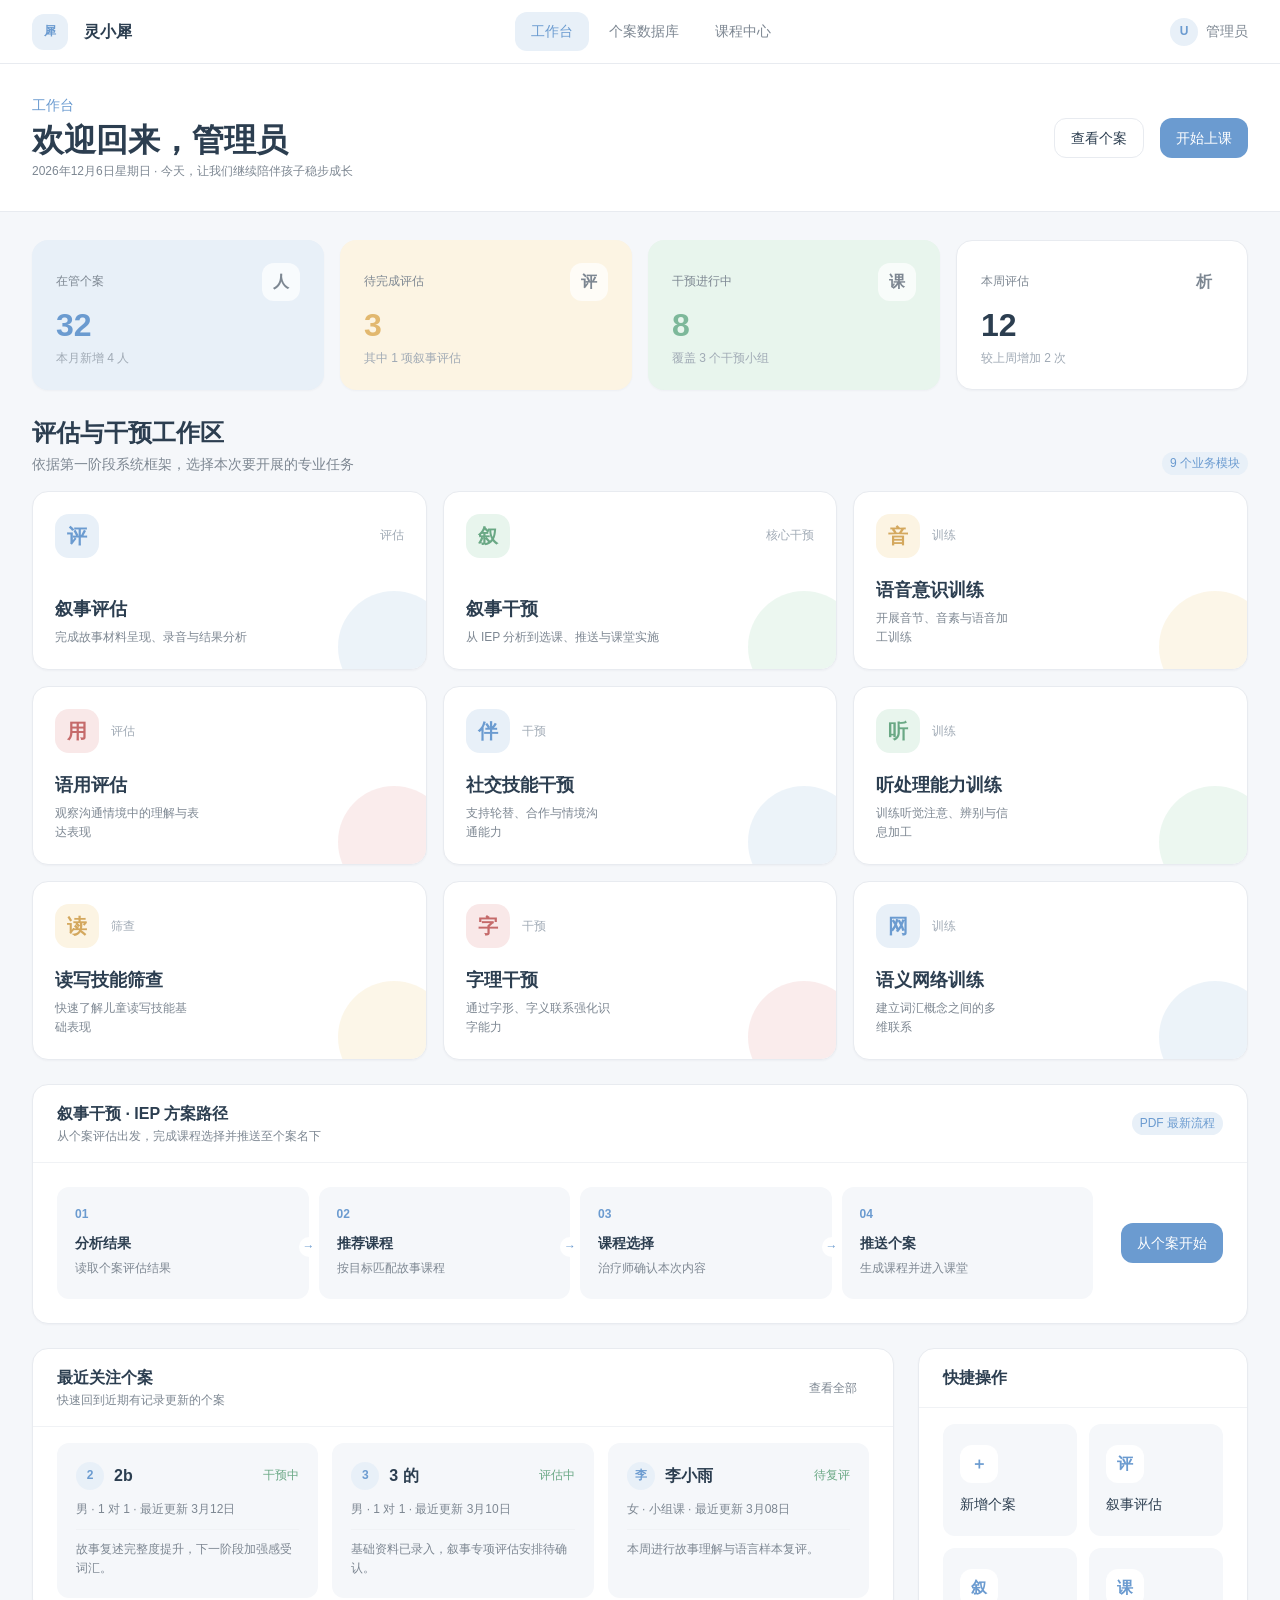
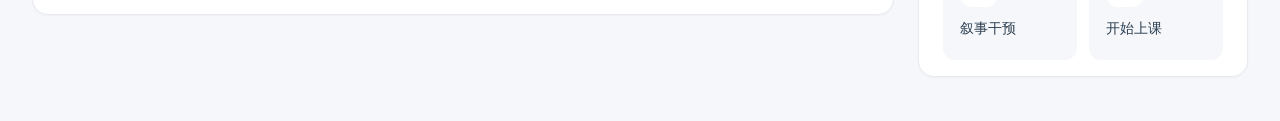
==== commit 7d6d4fa5: "重做与改版" ====
--- a/pages/index.html
+++ b/pages/index.html
@@ -4,1274 +4,124 @@
   <meta charset="UTF-8">
   <meta name="viewport" content="width=device-width, initial-scale=1.0">
   <title>工作台 - 灵小犀</title>
-  <meta name="description" content="灵小犀学习困难儿童辅助平台工作台">
+  <meta name="description" content="灵小犀汉语儿童读写技能干预系统工作台">
   <link rel="stylesheet" href="../css/components.css">
   <style>
-    body {
-      overflow-x: hidden;
-    }
-
-    button,
-    input,
-    select,
-    textarea {
-      font: inherit;
-    }
-
-    button:focus-visible,
-    a:focus-visible,
-    input:focus-visible,
-    select:focus-visible,
-    textarea:focus-visible {
-      outline: 3px solid var(--color-primary-light);
-      outline-offset: 2px;
-    }
-
-    .topnav__brand {
-      cursor: pointer;
-    }
-
-    .topnav__user {
-      position: relative;
-    }
-
-    .notification-button {
-      position: relative;
-      width: 36px;
-      height: 36px;
-      display: inline-flex;
-      align-items: center;
-      justify-content: center;
-      color: var(--color-text-secondary);
-      background: transparent;
-      border: 0;
-      border-radius: var(--radius-md);
-      cursor: pointer;
-      transition: color var(--transition-fast), background-color var(--transition-fast);
-    }
-
-    .notification-button:hover,
-    .notification-button[aria-expanded="true"] {
-      color: var(--color-primary);
-      background: var(--color-primary-light);
-    }
-
-    .notification-button::before {
-      content: "";
-      width: 13px;
-      height: 14px;
-      border: 2px solid currentColor;
-      border-radius: 8px 8px 5px 5px;
-      border-bottom: 0;
-      transform: translateY(-1px);
-    }
-
-    .notification-button::after {
-      content: "";
-      position: absolute;
-      bottom: 9px;
-      width: 5px;
-      height: 2px;
-      border-radius: var(--radius-full);
-      background: currentColor;
-    }
-
-    .notification-dot {
-      position: absolute;
-      top: 7px;
-      right: 7px;
-      width: 7px;
-      height: 7px;
-      background: var(--color-error);
-      border: 2px solid var(--color-surface);
-      border-radius: var(--radius-full);
-    }
-
-    .notification-panel {
-      position: absolute;
-      top: calc(100% + 12px);
-      right: 0;
-      z-index: 120;
-      width: 320px;
-      padding: var(--space-sm);
-      background: var(--color-surface);
-      border: 1px solid var(--color-border);
-      border-radius: var(--radius-lg);
-      box-shadow: var(--shadow-lg);
-      opacity: 0;
-      visibility: hidden;
-      transform: translateY(-6px);
-      transition: opacity var(--transition-fast), transform var(--transition-fast), visibility var(--transition-fast);
-    }
-
-    .notification-panel.is-open {
-      opacity: 1;
-      visibility: visible;
-      transform: translateY(0);
-    }
-
-    .notification-panel__header {
-      display: flex;
-      align-items: center;
-      justify-content: space-between;
-      padding: var(--space-sm) var(--space-sm) var(--space-md);
-    }
-
-    .notification-panel__title {
-      font-size: var(--font-size-sm);
-      font-weight: var(--font-weight-semibold);
-    }
-
-    .notification-item {
-      display: grid;
-      grid-template-columns: 8px 1fr;
-      gap: var(--space-sm);
-      padding: var(--space-md) var(--space-sm);
-      border-top: 1px solid var(--color-divider);
-    }
-
-    .notification-item__dot {
-      width: 7px;
-      height: 7px;
-      margin-top: 7px;
-      background: var(--color-primary);
-      border-radius: var(--radius-full);
-    }
-
-    .notification-item p {
-      font-size: var(--font-size-xs);
-      color: var(--color-text-primary);
-    }
-
-    .notification-item time {
-      font-size: var(--font-size-xs);
-      color: var(--color-text-tertiary);
-    }
-
-    .welcome-copy {
-      display: flex;
-      flex-direction: column;
-      gap: 2px;
-    }
-
-    .welcome-eyebrow {
-      font-size: var(--font-size-xs);
-      font-weight: var(--font-weight-medium);
-      color: var(--color-primary);
-    }
-
-    .dashboard-body {
-      padding-top: var(--space-lg);
-      padding-bottom: var(--space-2xl);
-    }
-
-    .stat-grid--dashboard {
-      grid-template-columns: repeat(4, 1fr);
-    }
-
-    .stat-card {
-      position: relative;
-      overflow: hidden;
-      min-height: 116px;
-      justify-content: center;
-      transition: transform var(--transition-base), box-shadow var(--transition-base);
-    }
-
-    .stat-card:hover {
-      transform: translateY(-2px);
-      box-shadow: var(--shadow-md);
-    }
-
-    .stat-card__top {
-      display: flex;
-      align-items: center;
-      justify-content: space-between;
-      gap: var(--space-sm);
-    }
-
-    .stat-card__symbol {
-      width: 30px;
-      height: 30px;
-      display: inline-flex;
-      align-items: center;
-      justify-content: center;
-      font-size: var(--font-size-sm);
-      font-weight: var(--font-weight-semibold);
-      color: var(--color-text-secondary);
-      background: rgba(255, 255, 255, 0.7);
-      border-radius: var(--radius-sm);
-    }
-
-    .stat-card--plain {
-      background: var(--color-surface);
-    }
-
-    .stat-card--plain .stat-card__value {
-      color: var(--color-info-dark);
-    }
-
-    .flow-card .card__body {
-      overflow: visible;
-      padding-top: var(--space-lg);
-      padding-bottom: var(--space-lg);
-    }
-
-    .service-flow {
-      display: grid;
-      grid-template-columns: 1fr 36px 1fr 36px 1fr;
-      align-items: stretch;
-    }
-
-    .flow-step {
-      position: relative;
-      display: flex;
-      flex-direction: column;
-      align-items: flex-start;
-      gap: var(--space-xs);
-      padding: var(--space-base);
-      color: inherit;
-      text-align: left;
-      background: var(--color-background);
-      border: 1px solid transparent;
-      border-radius: var(--radius-md);
-      cursor: pointer;
-      transition: background-color var(--transition-fast), border-color var(--transition-fast), transform var(--transition-fast);
-    }
-
-    .flow-step:hover {
-      border-color: var(--color-border);
-      transform: translateY(-1px);
-    }
-
-    .flow-step.is-active {
-      background: var(--color-primary-light);
-      border-color: rgba(107, 155, 208, 0.32);
-    }
-
-    .flow-step__top {
-      width: 100%;
-      display: flex;
-      align-items: center;
-      justify-content: space-between;
-      gap: var(--space-sm);
-      margin-bottom: var(--space-xs);
-    }
-
-    .flow-step__number {
-      width: 28px;
-      height: 28px;
-      display: inline-flex;
-      align-items: center;
-      justify-content: center;
-      font-size: var(--font-size-xs);
-      font-weight: var(--font-weight-semibold);
-      color: var(--color-primary);
-      background: var(--color-surface);
-      border-radius: var(--radius-sm);
-      box-shadow: var(--shadow-sm);
-    }
-
-    .flow-step__count {
-      padding: 2px var(--space-sm);
-      font-size: var(--font-size-xs);
-      font-weight: var(--font-weight-medium);
-      color: var(--color-text-secondary);
-      background: var(--color-surface);
-      border-radius: var(--radius-full);
-    }
-
-    .flow-step__title {
-      font-size: var(--font-size-sm);
-      font-weight: var(--font-weight-semibold);
-      color: var(--color-text-primary);
-    }
-
-    .flow-step__desc {
-      font-size: var(--font-size-xs);
-      color: var(--color-text-secondary);
-      line-height: var(--line-height-normal);
-    }
-
-    .flow-arrow {
-      display: flex;
-      align-items: center;
-      justify-content: center;
-      color: var(--color-text-tertiary);
-      font-size: var(--font-size-lg);
-    }
-
-    .flow-detail {
-      display: flex;
-      align-items: center;
-      justify-content: space-between;
-      gap: var(--space-lg);
-      margin-top: var(--space-base);
-      padding: var(--space-md) var(--space-base);
-      background: var(--color-secondary-light);
-      border-radius: var(--radius-md);
-    }
-
-    .flow-detail__copy {
-      display: flex;
-      align-items: baseline;
-      gap: var(--space-sm);
-      min-width: 0;
-    }
-
-    .flow-detail__title {
-      flex-shrink: 0;
-      font-size: var(--font-size-sm);
-      font-weight: var(--font-weight-semibold);
-      color: var(--color-success-dark);
-    }
-
-    .flow-detail__text {
-      font-size: var(--font-size-xs);
-      color: var(--color-text-secondary);
-    }
-
-    .dashboard-grid {
-      display: grid;
-      grid-template-columns: minmax(0, 1fr) 310px;
-      gap: var(--space-lg);
-      align-items: start;
-    }
-
-    .dashboard-column,
-    .dashboard-aside {
-      display: flex;
-      flex-direction: column;
-      gap: var(--space-lg);
-      min-width: 0;
-    }
-
-    .segmented {
-      display: inline-flex;
-      align-items: center;
-      gap: 2px;
-      padding: 3px;
-      background: var(--color-background);
-      border-radius: var(--radius-sm);
-    }
-
-    .segmented__button {
-      height: 26px;
-      padding: 0 var(--space-md);
-      color: var(--color-text-secondary);
-      font-size: var(--font-size-xs);
-      background: transparent;
-      border: 0;
-      border-radius: 6px;
-      cursor: pointer;
-    }
-
-    .segmented__button.is-active {
-      color: var(--color-primary);
-      font-weight: var(--font-weight-medium);
-      background: var(--color-surface);
-      box-shadow: var(--shadow-sm);
-    }
-
-    .schedule-list {
-      display: flex;
-      flex-direction: column;
-      gap: var(--space-sm);
-    }
-
-    .schedule-item {
-      display: grid;
-      grid-template-columns: 58px 4px minmax(0, 1fr) auto;
-      align-items: center;
-      gap: var(--space-base);
-      padding: var(--space-base);
-      background: var(--color-background);
-      border: 1px solid transparent;
-      border-radius: var(--radius-md);
-      transition: border-color var(--transition-fast), opacity var(--transition-fast);
-    }
-
-    .schedule-item:hover {
-      border-color: var(--color-border);
-    }
-
-    .schedule-item.is-completed {
-      opacity: 0.58;
-    }
-
-    .schedule-item.is-hidden {
-      display: none;
-    }
-
-    .schedule-item__time {
-      display: flex;
-      flex-direction: column;
-      font-size: var(--font-size-xs);
-      color: var(--color-text-primary);
-      line-height: 1.4;
-    }
-
-    .schedule-item__time span:last-child {
-      color: var(--color-text-tertiary);
-    }
-
-    .schedule-item__bar {
-      align-self: stretch;
-      min-height: 44px;
-      background: var(--color-accent);
-      border-radius: var(--radius-full);
-    }
-
-    .schedule-item[data-type="course"] .schedule-item__bar {
-      background: var(--color-secondary);
-    }
-
-    .schedule-item[data-type="evaluation"] .schedule-item__bar {
-      background: var(--color-primary);
-    }
-
-    .schedule-item__content {
-      min-width: 0;
-    }
-
-    .schedule-item__title-row {
-      display: flex;
-      align-items: center;
-      gap: var(--space-sm);
-      min-width: 0;
-    }
-
-    .schedule-item__title {
-      overflow: hidden;
-      font-size: var(--font-size-sm);
-      font-weight: var(--font-weight-semibold);
-      color: var(--color-text-primary);
-      text-overflow: ellipsis;
-      white-space: nowrap;
-    }
-
-    .schedule-item__meta {
-      margin-top: 2px;
-      font-size: var(--font-size-xs);
-      color: var(--color-text-secondary);
-    }
-
-    .schedule-empty {
-      display: none;
-      padding: var(--space-2xl);
-      color: var(--color-text-tertiary);
-      font-size: var(--font-size-sm);
-      text-align: center;
-    }
-
-    .schedule-empty.is-visible {
-      display: block;
-    }
-
-    .case-list {
-      display: grid;
-      grid-template-columns: repeat(3, 1fr);
-      gap: var(--space-base);
-    }
-
-    .case-preview {
-      display: flex;
-      flex-direction: column;
-      gap: var(--space-sm);
-      padding: var(--space-base);
-      color: inherit;
-      background: var(--color-background);
-      border: 1px solid transparent;
-      border-radius: var(--radius-md);
-      transition: transform var(--transition-fast), border-color var(--transition-fast), background-color var(--transition-fast);
-    }
-
-    .case-preview:hover {
-      color: inherit;
-      background: var(--color-primary-light);
-      border-color: rgba(107, 155, 208, 0.2);
-      transform: translateY(-2px);
-    }
-
-    .case-preview__head {
-      display: flex;
-      align-items: center;
-      gap: var(--space-sm);
-    }
-
-    .case-preview__name {
-      font-size: var(--font-size-sm);
-      font-weight: var(--font-weight-semibold);
-    }
-
-    .case-preview__state {
-      margin-left: auto;
-      font-size: var(--font-size-xs);
-      color: var(--color-success-dark);
-    }
-
-    .case-preview__meta,
-    .case-preview__note {
-      font-size: var(--font-size-xs);
-      color: var(--color-text-secondary);
-    }
-
-    .case-preview__note {
-      min-height: 38px;
-      padding-top: var(--space-sm);
-      border-top: 1px solid var(--color-divider);
-    }
-
-    .quick-grid {
-      display: grid;
-      grid-template-columns: 1fr 1fr;
-      gap: var(--space-sm);
-    }
-
-    .quick-action {
-      min-height: 88px;
-      display: flex;
-      flex-direction: column;
-      align-items: flex-start;
-      justify-content: space-between;
-      gap: var(--space-sm);
-      padding: var(--space-base);
-      color: var(--color-text-primary);
-      text-align: left;
-      background: var(--color-background);
-      border: 1px solid transparent;
-      border-radius: var(--radius-md);
-      cursor: pointer;
-      transition: transform var(--transition-fast), border-color var(--transition-fast), background-color var(--transition-fast);
-    }
-
-    .quick-action:hover {
-      color: var(--color-primary);
-      background: var(--color-primary-light);
-      border-color: rgba(107, 155, 208, 0.2);
-      transform: translateY(-1px);
-    }
-
-    .quick-action__symbol {
-      width: 28px;
-      height: 28px;
-      display: inline-flex;
-      align-items: center;
-      justify-content: center;
-      color: var(--color-primary);
-      font-weight: var(--font-weight-semibold);
-      background: var(--color-surface);
-      border-radius: var(--radius-sm);
-      box-shadow: var(--shadow-sm);
-    }
-
-    .quick-action__label {
-      font-size: var(--font-size-xs);
-      font-weight: var(--font-weight-medium);
-    }
-
-    .reminder-list {
-      display: flex;
-      flex-direction: column;
-      gap: var(--space-base);
-    }
-
-    .reminder-item {
-      display: grid;
-      grid-template-columns: 34px 1fr;
-      gap: var(--space-md);
-      align-items: start;
-    }
-
-    .reminder-item__date {
-      width: 34px;
-      height: 38px;
-      display: flex;
-      flex-direction: column;
-      align-items: center;
-      justify-content: center;
-      color: var(--color-primary);
-      background: var(--color-primary-light);
-      border-radius: var(--radius-sm);
-      font-size: 10px;
-      line-height: 1.15;
-    }
-
-    .reminder-item__date strong {
-      font-size: var(--font-size-sm);
-    }
-
-    .reminder-item__title {
-      font-size: var(--font-size-xs);
-      font-weight: var(--font-weight-medium);
-      color: var(--color-text-primary);
-    }
-
-    .reminder-item__meta {
-      margin-top: 2px;
-      font-size: var(--font-size-xs);
-      color: var(--color-text-tertiary);
-    }
-
-    .progress-summary {
-      display: flex;
-      flex-direction: column;
-      gap: var(--space-base);
-    }
-
-    .progress-row__head {
-      display: flex;
-      justify-content: space-between;
-      margin-bottom: var(--space-xs);
-      font-size: var(--font-size-xs);
-      color: var(--color-text-secondary);
-    }
-
-    .progress-track {
-      height: 7px;
-      overflow: hidden;
-      background: var(--color-background);
-      border-radius: var(--radius-full);
-    }
-
-    .progress-track span {
-      display: block;
-      height: 100%;
-      background: var(--color-primary);
-      border-radius: inherit;
-    }
-
-    .progress-row:nth-child(2) .progress-track span {
-      background: var(--color-secondary-dark);
-    }
-
-    .progress-row:nth-child(3) .progress-track span {
-      background: var(--color-accent-dark);
-    }
-
-    .modal__container--compact {
-      max-width: 480px;
-    }
-
-    .toast {
-      position: fixed;
-      left: 50%;
-      bottom: var(--space-xl);
-      z-index: 300;
-      max-width: calc(100vw - 32px);
-      padding: var(--space-md) var(--space-lg);
-      color: var(--color-text-on-primary);
-      font-size: var(--font-size-sm);
-      background: rgba(44, 62, 80, 0.94);
-      border-radius: var(--radius-md);
-      box-shadow: var(--shadow-lg);
-      opacity: 0;
-      pointer-events: none;
-      transform: translate(-50%, 12px);
-      transition: opacity var(--transition-base), transform var(--transition-base);
-    }
-
-    .toast.is-visible {
-      opacity: 1;
-      transform: translate(-50%, 0);
-    }
-
-    @media (max-width: 1024px) {
-      .stat-grid--dashboard {
-        grid-template-columns: repeat(2, 1fr);
-      }
-
-      .dashboard-grid {
-        grid-template-columns: 1fr;
-      }
-
-      .dashboard-aside {
-        display: grid;
-        grid-template-columns: repeat(3, 1fr);
-      }
-    }
-
-    @media (max-width: 768px) {
-      .main__header {
-        align-items: flex-start;
-      }
-
-      .main__actions .btn--secondary {
-        display: none;
-      }
-
-      .service-flow {
-        grid-template-columns: 1fr;
-        gap: var(--space-sm);
-      }
-
-      .flow-arrow {
-        height: 14px;
-        transform: rotate(90deg);
-      }
-
-      .flow-detail {
-        align-items: flex-start;
-        flex-direction: column;
-      }
-
-      .case-list,
-      .dashboard-aside {
-        grid-template-columns: 1fr;
-      }
-
-      .notification-panel {
-        position: fixed;
-        top: 60px;
-        right: var(--space-base);
-        left: var(--space-base);
-        width: auto;
-      }
-    }
-
-    @media (max-width: 560px) {
-      .stat-grid--dashboard {
-        grid-template-columns: 1fr 1fr;
-      }
-
-      .stat-card {
-        min-height: 106px;
-        padding: var(--space-base);
-      }
-
-      .stat-card__value {
-        font-size: var(--font-size-xl);
-      }
-
-      .schedule-item {
-        grid-template-columns: 46px 3px minmax(0, 1fr);
-        gap: var(--space-sm);
-      }
-
-      .schedule-item .btn {
-        grid-column: 3;
-        justify-self: start;
-      }
-
-      .card__header {
-        align-items: flex-start;
-        flex-direction: column;
-      }
-
-      .quick-grid {
-        grid-template-columns: repeat(2, 1fr);
-      }
-    }
+    .main__header { max-width: none; padding-top: 30px; padding-bottom: 30px; }
+    .main__body { max-width: 1320px; padding-top: 28px; padding-bottom: 44px; }
+    .welcome-eyebrow { display:block; margin-bottom:4px; color:var(--color-primary); font-size:var(--font-size-sm); }
+    .welcome-copy .main__title { font-size:var(--font-size-2xl); }
+    .stat-grid--dashboard { grid-template-columns:repeat(4,1fr); }
+    .stat-card { min-height:150px; justify-content:center; gap:8px; border:none; }
+    .stat-card--plain { background:var(--color-surface); border:1px solid var(--color-border); }
+    .stat-card__top { display:flex; align-items:center; justify-content:space-between; }
+    .stat-card__symbol { width:38px; height:38px; display:grid; place-items:center; border-radius:12px; background:rgba(255,255,255,.72); color:var(--color-text-secondary); font-weight:var(--font-weight-semibold); }
+    .section-heading { display:flex; align-items:flex-end; justify-content:space-between; gap:16px; }
+    .section-heading h2 { font-size:var(--font-size-xl); }
+    .section-heading p { color:var(--color-text-secondary); font-size:var(--font-size-sm); }
+    .module-grid { display:grid; grid-template-columns:repeat(3,1fr); gap:16px; }
+    .module-card { position:relative; min-height:158px; display:flex; flex-direction:column; justify-content:space-between; padding:22px; overflow:hidden; color:var(--color-text-primary); text-align:left; background:var(--color-surface); border:1px solid var(--color-border); border-radius:var(--radius-lg); box-shadow:var(--shadow-sm); font:inherit; cursor:pointer; transition:transform var(--transition-base),box-shadow var(--transition-base),border-color var(--transition-base); }
+    .module-card:hover,.module-card:focus-visible { transform:translateY(-3px); box-shadow:var(--shadow-md); border-color:var(--color-primary); outline:none; color:var(--color-text-primary); }
+    .module-card::after { content:""; position:absolute; right:-24px; bottom:-34px; width:112px; height:112px; border-radius:50%; background:var(--module-tint,var(--color-primary-light)); opacity:.8; }
+    .module-card__top { display:flex; align-items:center; justify-content:space-between; gap:12px; }
+    .module-card__icon { width:44px; height:44px; display:grid; place-items:center; border-radius:14px; color:var(--module-color,var(--color-primary)); background:var(--module-tint,var(--color-primary-light)); font-size:20px; font-weight:600; }
+    .module-card__phase { color:var(--color-text-tertiary); font-size:var(--font-size-xs); }
+    .module-card h3 { margin-top:18px; font-size:var(--font-size-md); }
+    .module-card p { max-width:80%; margin-top:4px; color:var(--color-text-secondary); font-size:var(--font-size-xs); }
+    .module-card--green { --module-color:var(--color-success-dark); --module-tint:var(--color-secondary-light); }
+    .module-card--yellow { --module-color:var(--color-warning-dark); --module-tint:var(--color-accent-light); }
+    .module-card--rose { --module-color:var(--color-error-dark); --module-tint:var(--color-error-light); }
+    .plan-card { overflow:hidden; }
+    .plan-body { display:grid; grid-template-columns:1fr auto; gap:28px; align-items:center; padding:24px; }
+    .plan-flow { display:grid; grid-template-columns:repeat(4,1fr); gap:10px; }
+    .plan-step { position:relative; min-height:112px; padding:18px; background:var(--color-background); border-radius:var(--radius-md); }
+    .plan-step:not(:last-child)::after { content:"→"; position:absolute; right:-10px; top:44%; z-index:2; width:20px; height:20px; display:grid; place-items:center; color:var(--color-primary); background:var(--color-surface); border-radius:50%; font-size:12px; }
+    .plan-step__number { display:block; margin-bottom:8px; color:var(--color-primary); font-size:var(--font-size-xs); font-weight:600; }
+    .plan-step strong { display:block; font-size:var(--font-size-sm); }
+    .plan-step span:last-child { display:block; margin-top:4px; color:var(--color-text-secondary); font-size:var(--font-size-xs); }
+    .dashboard-grid { display:grid; grid-template-columns:minmax(0,1fr) 330px; gap:24px; align-items:start; }
+    .case-list { display:grid; grid-template-columns:repeat(3,1fr); gap:14px; }
+    .case-preview { padding:18px; color:inherit; background:var(--color-background); border-radius:var(--radius-md); border:1px solid transparent; }
+    .case-preview:hover { color:inherit; border-color:var(--color-primary); background:var(--color-primary-light); }
+    .case-preview__head { display:flex; align-items:center; gap:10px; }
+    .case-preview__name { flex:1; }
+    .case-preview__state { color:var(--color-success-dark); font-size:var(--font-size-xs); }
+    .case-preview__meta,.case-preview__note { margin-top:10px; color:var(--color-text-secondary); font-size:var(--font-size-xs); }
+    .case-preview__note { padding-top:10px; border-top:1px solid var(--color-divider); }
+    .quick-grid { display:grid; grid-template-columns:repeat(2,1fr); gap:12px; }
+    .quick-action { min-height:112px; display:flex; flex-direction:column; align-items:flex-start; justify-content:center; gap:10px; padding:16px; color:var(--color-text-primary); background:var(--color-background); border:1px solid transparent; border-radius:var(--radius-md); font:inherit; cursor:pointer; }
+    .quick-action:hover { color:var(--color-text-primary); border-color:var(--color-primary); background:var(--color-primary-light); }
+    .quick-action__symbol { width:38px; height:38px; display:grid; place-items:center; color:var(--color-primary); background:var(--color-surface); border-radius:12px; font-weight:600; }
+    .quick-action__label { font-size:var(--font-size-sm); }
+    .toast { position:fixed; left:50%; bottom:28px; z-index:300; transform:translate(-50%,18px); padding:10px 18px; color:#fff; background:rgba(44,62,80,.92); border-radius:var(--radius-full); opacity:0; pointer-events:none; transition:all var(--transition-base); font-size:var(--font-size-sm); }
+    .toast.is-visible { opacity:1; transform:translate(-50%,0); }
+    @media(max-width:1050px){.stat-grid--dashboard{grid-template-columns:repeat(2,1fr)}.module-grid{grid-template-columns:repeat(2,1fr)}.dashboard-grid{grid-template-columns:1fr}.plan-body{grid-template-columns:1fr}.case-list{grid-template-columns:1fr}}
+    @media(max-width:680px){.main__actions{display:none}.stat-grid--dashboard,.module-grid,.plan-flow{grid-template-columns:1fr}.plan-step:not(:last-child)::after{content:"↓";right:50%;top:auto;bottom:-15px}.quick-grid{grid-template-columns:1fr 1fr}}
   </style>
 </head>
 <body>
   <div class="app-layout">
-    <nav class="topnav" role="navigation" aria-label="主导航">
-      <a class="topnav__brand" href="index.html" aria-label="返回灵小犀工作台">
-        <div class="topnav__logo">LOGO</div>
-        <span class="topnav__name">灵小犀</span>
-      </a>
+    <nav class="topnav" aria-label="主导航">
+      <a class="topnav__brand" href="index.html"><div class="topnav__logo">犀</div><span class="topnav__name">灵小犀</span></a>
       <div class="topnav__nav">
-        <a class="topnav__link is-active" href="index.html" aria-current="page">
-          <svg class="topnav__icon" viewBox="0 0 24 24" fill="none" stroke="currentColor" stroke-width="2" stroke-linecap="round" stroke-linejoin="round" aria-hidden="true">
-            <rect x="3" y="3" width="7" height="7"></rect><rect x="14" y="3" width="7" height="7"></rect><rect x="14" y="14" width="7" height="7"></rect><rect x="3" y="14" width="7" height="7"></rect>
-          </svg>
-          工作台
-        </a>
-        <a class="topnav__link" href="case-database.html">
-          <svg class="topnav__icon" viewBox="0 0 24 24" fill="none" stroke="currentColor" stroke-width="2" stroke-linecap="round" stroke-linejoin="round" aria-hidden="true">
-            <path d="M17 21v-2a4 4 0 0 0-4-4H5a4 4 0 0 0-4 4v2"></path><circle cx="9" cy="7" r="4"></circle><path d="M23 21v-2a4 4 0 0 0-3-3.87"></path><path d="M16 3.13a4 4 0 0 1 0 7.75"></path>
-          </svg>
-          个案数据库
-        </a>
-        <a class="topnav__link" href="course-database.html">
-          <svg class="topnav__icon" viewBox="0 0 24 24" fill="none" stroke="currentColor" stroke-width="2" stroke-linecap="round" stroke-linejoin="round" aria-hidden="true">
-            <path d="M2 3h6a4 4 0 0 1 4 4v14a3 3 0 0 0-3-3H2z"></path><path d="M22 3h-6a4 4 0 0 0-4 4v14a3 3 0 0 1 3-3h7z"></path>
-          </svg>
-          课程中心
-        </a>
+        <a class="topnav__link is-active" href="index.html" aria-current="page">工作台</a>
+        <a class="topnav__link" href="case-database.html">个案数据库</a>
+        <a class="topnav__link" href="course-database.html">课程中心</a>
       </div>
-      <div class="topnav__user">
-        <button class="notification-button" id="notificationButton" type="button" aria-label="查看通知" aria-expanded="false" aria-controls="notificationPanel">
-          <span class="notification-dot" aria-hidden="true"></span>
-        </button>
-        <div class="avatar">U</div>
-        <span>管理员</span>
-        <div class="notification-panel" id="notificationPanel" aria-hidden="true">
-          <div class="notification-panel__header">
-            <strong class="notification-panel__title">消息提醒</strong>
-            <button class="btn btn--ghost btn--sm" type="button" id="markAllRead">全部已读</button>
-          </div>
-          <div class="notification-item">
-            <span class="notification-item__dot"></span>
-            <div><p>张小明的阶段评估报告待确认</p><time>10 分钟前</time></div>
-          </div>
-          <div class="notification-item">
-            <span class="notification-item__dot"></span>
-            <div><p>“阅读理解小组”今日 14:00 开课</p><time>1 小时前</time></div>
-          </div>
-        </div>
-      </div>
+      <div class="topnav__user"><div class="avatar">U</div><span>管理员</span></div>
     </nav>
-
     <main class="main">
       <header class="main__header">
-        <div class="welcome-copy">
-          <span class="welcome-eyebrow">工作台</span>
-          <h1 class="main__title">欢迎回来，管理员</h1>
-          <p class="main__subtitle" id="todayText">今天，让我们继续陪伴孩子稳步成长</p>
-        </div>
-        <div class="main__actions">
-          <a class="btn btn--secondary btn--sm" href="case-database.html">查看个案</a>
-          <button class="btn btn--primary btn--sm" type="button" id="newScheduleButton">＋ 新建日程</button>
-        </div>
+        <div class="welcome-copy"><span class="welcome-eyebrow">工作台</span><h1 class="main__title">欢迎回来，管理员</h1><p class="main__subtitle" id="todayText">今天，让我们继续陪伴孩子稳步成长</p></div>
+        <div class="main__actions"><a class="btn btn--secondary" href="case-database.html">查看个案</a><a class="btn btn--primary" href="case-database.html?intent=class">开始上课</a></div>
       </header>
-
-      <div class="main__body dashboard-body">
-        <section class="stat-grid stat-grid--dashboard" aria-label="今日数据概览">
-          <article class="stat-card stat-card--primary">
-            <div class="stat-card__top"><span class="stat-card__label">在管个案</span><span class="stat-card__symbol">人</span></div>
-            <strong class="stat-card__value">32</strong>
-            <span class="stat-card__trend">本月新增 4 人</span>
-          </article>
-          <article class="stat-card stat-card--accent">
-            <div class="stat-card__top"><span class="stat-card__label">今日待办</span><span class="stat-card__symbol">待</span></div>
-            <strong class="stat-card__value" id="pendingCount">3</strong>
-            <span class="stat-card__trend">1 项已完成</span>
-          </article>
-          <article class="stat-card stat-card--secondary">
-            <div class="stat-card__top"><span class="stat-card__label">干预进行中</span><span class="stat-card__symbol">课</span></div>
-            <strong class="stat-card__value">8</strong>
-            <span class="stat-card__trend">覆盖 3 个干预小组</span>
-          </article>
-          <article class="stat-card stat-card--plain">
-            <div class="stat-card__top"><span class="stat-card__label">本周评估</span><span class="stat-card__symbol">评</span></div>
-            <strong class="stat-card__value">12</strong>
-            <span class="stat-card__trend">较上周增加 2 次</span>
-          </article>
+      <div class="main__body">
+        <section class="stat-grid stat-grid--dashboard" aria-label="业务概览">
+          <article class="stat-card stat-card--primary"><div class="stat-card__top"><span class="stat-card__label">在管个案</span><span class="stat-card__symbol">人</span></div><strong class="stat-card__value">32</strong><span class="stat-card__trend">本月新增 4 人</span></article>
+          <article class="stat-card stat-card--accent"><div class="stat-card__top"><span class="stat-card__label">待完成评估</span><span class="stat-card__symbol">评</span></div><strong class="stat-card__value">3</strong><span class="stat-card__trend">其中 1 项叙事评估</span></article>
+          <article class="stat-card stat-card--secondary"><div class="stat-card__top"><span class="stat-card__label">干预进行中</span><span class="stat-card__symbol">课</span></div><strong class="stat-card__value">8</strong><span class="stat-card__trend">覆盖 3 个干预小组</span></article>
+          <article class="stat-card stat-card--plain"><div class="stat-card__top"><span class="stat-card__label">本周评估</span><span class="stat-card__symbol">析</span></div><strong class="stat-card__value">12</strong><span class="stat-card__trend">较上周增加 2 次</span></article>
         </section>
-
-        <section class="card flow-card" aria-labelledby="flowTitle">
-          <div class="card__header">
-            <div>
-              <h2 class="card__title" id="flowTitle">学习支持服务流程</h2>
-              <p class="main__subtitle">从发现困难到持续干预，保持每一步清晰可追踪</p>
-            </div>
-            <span class="tag tag--primary">今日 16 人次</span>
-          </div>
-          <div class="card__body">
-            <div class="service-flow" role="tablist" aria-label="服务阶段">
-              <button class="flow-step is-active" type="button" role="tab" aria-selected="true" data-flow="screening">
-                <span class="flow-step__top"><span class="flow-step__number">01</span><span class="flow-step__count">5 人待办</span></span>
-                <span class="flow-step__title">筛查性评估</span>
-                <span class="flow-step__desc">访谈、家长问卷与基础能力测试</span>
-              </button>
-              <span class="flow-arrow" aria-hidden="true">→</span>
-              <button class="flow-step" type="button" role="tab" aria-selected="false" data-flow="assessment">
-                <span class="flow-step__top"><span class="flow-step__number">02</span><span class="flow-step__count">3 人待办</span></span>
-                <span class="flow-step__title">专项能力评估</span>
-                <span class="flow-step__desc">阅读、数学、书写与认知加工评估</span>
-              </button>
-              <span class="flow-arrow" aria-hidden="true">→</span>
-              <button class="flow-step" type="button" role="tab" aria-selected="false" data-flow="intervention">
-                <span class="flow-step__top"><span class="flow-step__number">03</span><span class="flow-step__count">8 人进行中</span></span>
-                <span class="flow-step__title">康复干预</span>
-                <span class="flow-step__desc">一对一课堂、小组课与家庭练习</span>
-              </button>
-            </div>
-            <div class="flow-detail" aria-live="polite">
-              <div class="flow-detail__copy">
-                <strong class="flow-detail__title" id="flowDetailTitle">筛查性评估</strong>
-                <span class="flow-detail__text" id="flowDetailText">今日最早安排为 09:00，2 份家长问卷等待回收。</span>
-              </div>
-              <button class="btn btn--secondary btn--sm" type="button" id="flowAction">查看待办</button>
-            </div>
+        <section aria-labelledby="moduleTitle">
+          <div class="section-heading"><div><h2 id="moduleTitle">评估与干预工作区</h2><p>依据第一阶段系统框架，选择本次要开展的专业任务</p></div><span class="tag tag--primary">9 个业务模块</span></div>
+          <div class="module-grid" style="margin-top:16px">
+            <a class="module-card" href="course-database.html?module=叙事评估"><div class="module-card__top"><span class="module-card__icon">评</span><span class="module-card__phase">评估</span></div><div><h3>叙事评估</h3><p>完成故事材料呈现、录音与结果分析</p></div></a>
+            <a class="module-card module-card--green" href="course-database.html?module=叙事干预"><div class="module-card__top"><span class="module-card__icon">叙</span><span class="module-card__phase">核心干预</span></div><div><h3>叙事干预</h3><p>从 IEP 分析到选课、推送与课堂实施</p></div></a>
+            <button class="module-card module-card--yellow" type="button" data-coming="语音意识训练"><div class="module-card__top"><span class="module-card__icon">音</span><span class="module-card__phase">训练</span></div><div><h3>语音意识训练</h3><p>开展音节、音素与语音加工训练</p></div></button>
+            <button class="module-card module-card--rose" type="button" data-coming="语用评估"><div class="module-card__top"><span class="module-card__icon">用</span><span class="module-card__phase">评估</span></div><div><h3>语用评估</h3><p>观察沟通情境中的理解与表达表现</p></div></button>
+            <button class="module-card" type="button" data-coming="社交技能干预"><div class="module-card__top"><span class="module-card__icon">伴</span><span class="module-card__phase">干预</span></div><div><h3>社交技能干预</h3><p>支持轮替、合作与情境沟通能力</p></div></button>
+            <button class="module-card module-card--green" type="button" data-coming="听处理能力训练"><div class="module-card__top"><span class="module-card__icon">听</span><span class="module-card__phase">训练</span></div><div><h3>听处理能力训练</h3><p>训练听觉注意、辨别与信息加工</p></div></button>
+            <button class="module-card module-card--yellow" type="button" data-coming="读写技能筛查"><div class="module-card__top"><span class="module-card__icon">读</span><span class="module-card__phase">筛查</span></div><div><h3>读写技能筛查</h3><p>快速了解儿童读写技能基础表现</p></div></button>
+            <button class="module-card module-card--rose" type="button" data-coming="字理干预"><div class="module-card__top"><span class="module-card__icon">字</span><span class="module-card__phase">干预</span></div><div><h3>字理干预</h3><p>通过字形、字义联系强化识字能力</p></div></button>
+            <button class="module-card" type="button" data-coming="语义网络训练"><div class="module-card__top"><span class="module-card__icon">网</span><span class="module-card__phase">训练</span></div><div><h3>语义网络训练</h3><p>建立词汇概念之间的多维联系</p></div></button>
           </div>
         </section>
-
+        <section class="card plan-card" aria-labelledby="planTitle">
+          <div class="card__header"><div><h2 class="card__title" id="planTitle">叙事干预 · IEP 方案路径</h2><p class="main__subtitle">从个案评估出发，完成课程选择并推送至个案名下</p></div><span class="tag tag--primary">PDF 最新流程</span></div>
+          <div class="plan-body"><div class="plan-flow">
+            <div class="plan-step"><span class="plan-step__number">01</span><strong>分析结果</strong><span>读取个案评估结果</span></div><div class="plan-step"><span class="plan-step__number">02</span><strong>推荐课程</strong><span>按目标匹配故事课程</span></div><div class="plan-step"><span class="plan-step__number">03</span><strong>课程选择</strong><span>治疗师确认本次内容</span></div><div class="plan-step"><span class="plan-step__number">04</span><strong>推送个案</strong><span>生成课程并进入课堂</span></div>
+          </div><a class="btn btn--primary" href="case-database.html?intent=class">从个案开始</a></div>
+        </section>
         <div class="dashboard-grid">
-          <div class="dashboard-column">
-            <section class="card" aria-labelledby="scheduleTitle">
-              <div class="card__header">
-                <div>
-                  <h2 class="card__title" id="scheduleTitle">今日日程</h2>
-                  <p class="main__subtitle" id="scheduleSummary">4 项安排 · 3 项待完成</p>
-                </div>
-                <div class="segmented" role="group" aria-label="日程筛选">
-                  <button class="segmented__button is-active" type="button" data-filter="all">全部</button>
-                  <button class="segmented__button" type="button" data-filter="pending">待完成</button>
-                  <button class="segmented__button" type="button" data-filter="completed">已完成</button>
-                </div>
-              </div>
-              <div class="card__body">
-                <div class="schedule-list" id="scheduleList">
-                  <article class="schedule-item" data-status="pending" data-type="screening">
-                    <time class="schedule-item__time"><span>09:00</span><span>10:00</span></time>
-                    <span class="schedule-item__bar" aria-hidden="true"></span>
-                    <div class="schedule-item__content">
-                      <div class="schedule-item__title-row"><h3 class="schedule-item__title">筛查性评估 · 张小明</h3><span class="tag tag--primary">筛查</span></div>
-                      <p class="schedule-item__meta">评估室 A · 智力、听处理与视知觉</p>
-                    </div>
-                    <button class="btn btn--primary-outline btn--sm" type="button" data-complete>完成</button>
-                  </article>
-                  <article class="schedule-item is-completed" data-status="completed" data-type="course">
-                    <time class="schedule-item__time"><span>10:30</span><span>11:10</span></time>
-                    <span class="schedule-item__bar" aria-hidden="true"></span>
-                    <div class="schedule-item__content">
-                      <div class="schedule-item__title-row"><h3 class="schedule-item__title">语音意识训练 · 2b</h3><span class="tag tag--primary">课程</span></div>
-                      <p class="schedule-item__meta">一对一教室 · 音节拆分练习</p>
-                    </div>
-                    <button class="btn btn--secondary btn--sm" type="button" data-complete>已完成</button>
-                  </article>
-                  <article class="schedule-item" data-status="pending" data-type="evaluation">
-                    <time class="schedule-item__time"><span>14:00</span><span>15:00</span></time>
-                    <span class="schedule-item__bar" aria-hidden="true"></span>
-                    <div class="schedule-item__content">
-                      <div class="schedule-item__title-row"><h3 class="schedule-item__title">专项能力评估 · 李小雨</h3><span class="tag tag--primary">专项</span></div>
-                      <p class="schedule-item__meta">评估室 B · 阅读理解与数学运算</p>
-                    </div>
-                    <button class="btn btn--primary-outline btn--sm" type="button" data-complete>完成</button>
-                  </article>
-                  <article class="schedule-item" data-status="pending" data-type="course">
-                    <time class="schedule-item__time"><span>16:00</span><span>16:45</span></time>
-                    <span class="schedule-item__bar" aria-hidden="true"></span>
-                    <div class="schedule-item__content">
-                      <div class="schedule-item__title-row"><h3 class="schedule-item__title">阅读理解小组 · 第 6 次课</h3><span class="tag tag--primary">小组课</span></div>
-                      <p class="schedule-item__meta">小组教室 · 4 名成员</p>
-                    </div>
-                    <button class="btn btn--primary-outline btn--sm" type="button" data-complete>完成</button>
-                  </article>
-                </div>
-                <div class="schedule-empty" id="scheduleEmpty">当前筛选下暂无日程</div>
-              </div>
-            </section>
-
-            <section class="card" aria-labelledby="recentCaseTitle">
-              <div class="card__header">
-                <div>
-                  <h2 class="card__title" id="recentCaseTitle">最近关注个案</h2>
-                  <p class="main__subtitle">快速回到近期有记录更新的个案</p>
-                </div>
-                <a class="btn btn--ghost btn--sm" href="case-database.html">查看全部</a>
-              </div>
-              <div class="card__body">
-                <div class="case-list">
-                  <a class="case-preview" href="case-detail.html">
-                    <div class="case-preview__head"><span class="avatar">2</span><strong class="case-preview__name">2b</strong><span class="case-preview__state">干预中</span></div>
-                    <p class="case-preview__meta">男 · 1 对 1 · 最近更新 3月12日</p>
-                    <p class="case-preview__note">故事复述完整度提升，下一阶段加强感受词汇。</p>
-                  </a>
-                  <a class="case-preview" href="case-detail.html">
-                    <div class="case-preview__head"><span class="avatar">3</span><strong class="case-preview__name">3 的</strong><span class="case-preview__state">评估中</span></div>
-                    <p class="case-preview__meta">男 · 1 对 1 · 最近更新 3月10日</p>
-                    <p class="case-preview__note">基础资料已录入，专项评估安排待确认。</p>
-                  </a>
-                  <a class="case-preview" href="case-database.html">
-                    <div class="case-preview__head"><span class="avatar">李</span><strong class="case-preview__name">李小雨</strong><span class="case-preview__state">待复评</span></div>
-                    <p class="case-preview__meta">女 · 小组课 · 最近更新 3月08日</p>
-                    <p class="case-preview__note">数学运算正确率稳定，本周进行阅读复评。</p>
-                  </a>
-                </div>
-              </div>
-            </section>
-          </div>
-
-          <aside class="dashboard-aside">
-            <section class="card" aria-labelledby="quickTitle">
-              <div class="card__header"><h2 class="card__title" id="quickTitle">快捷操作</h2></div>
-              <div class="card__body">
-                <div class="quick-grid">
-                  <a class="quick-action" href="case-database.html"><span class="quick-action__symbol">＋</span><span class="quick-action__label">新增个案</span></a>
-                  <button class="quick-action" type="button" data-open-schedule><span class="quick-action__symbol">日</span><span class="quick-action__label">安排日程</span></button>
-                  <button class="quick-action" type="button" data-feedback="评估任务已进入准备队列"><span class="quick-action__symbol">评</span><span class="quick-action__label">发起评估</span></button>
-                  <a class="quick-action" href="course-database.html"><span class="quick-action__symbol">课</span><span class="quick-action__label">开始上课</span></a>
-                </div>
-              </div>
-            </section>
-
-            <section class="card" aria-labelledby="reminderTitle">
-              <div class="card__header"><h2 class="card__title" id="reminderTitle">近期提醒</h2></div>
-              <div class="card__body">
-                <div class="reminder-list">
-                  <article class="reminder-item"><time class="reminder-item__date"><strong>18</strong><span>周二</span></time><div><p class="reminder-item__title">2b 阶段评估复盘</p><p class="reminder-item__meta">09:30 · 咨询室</p></div></article>
-                  <article class="reminder-item"><time class="reminder-item__date"><strong>20</strong><span>周四</span></time><div><p class="reminder-item__title">阅读理解小组家长沟通</p><p class="reminder-item__meta">15:00 · 线上会议</p></div></article>
-                  <article class="reminder-item"><time class="reminder-item__date"><strong>22</strong><span>周六</span></time><div><p class="reminder-item__title">月度干预计划更新</p><p class="reminder-item__meta">全天 · 3 份计划待更新</p></div></article>
-                </div>
-              </div>
-            </section>
-
-            <section class="card" aria-labelledby="progressTitle">
-              <div class="card__header"><h2 class="card__title" id="progressTitle">本月工作进度</h2></div>
-              <div class="card__body">
-                <div class="progress-summary">
-                  <div class="progress-row"><div class="progress-row__head"><span>筛查评估</span><strong>18 / 24</strong></div><div class="progress-track"><span style="width:75%"></span></div></div>
-                  <div class="progress-row"><div class="progress-row__head"><span>专项评估</span><strong>10 / 16</strong></div><div class="progress-track"><span style="width:62.5%"></span></div></div>
-                  <div class="progress-row"><div class="progress-row__head"><span>干预课次</span><strong>42 / 56</strong></div><div class="progress-track"><span style="width:75%"></span></div></div>
-                </div>
-              </div>
-            </section>
-          </aside>
+          <section class="card" aria-labelledby="recentCaseTitle"><div class="card__header"><div><h2 class="card__title" id="recentCaseTitle">最近关注个案</h2><p class="main__subtitle">快速回到近期有记录更新的个案</p></div><a class="btn btn--ghost btn--sm" href="case-database.html">查看全部</a></div><div class="card__body"><div class="case-list">
+            <a class="case-preview" href="case-detail.html"><div class="case-preview__head"><span class="avatar">2</span><strong class="case-preview__name">2b</strong><span class="case-preview__state">干预中</span></div><p class="case-preview__meta">男 · 1 对 1 · 最近更新 3月12日</p><p class="case-preview__note">故事复述完整度提升，下一阶段加强感受词汇。</p></a>
+            <a class="case-preview" href="case-detail.html"><div class="case-preview__head"><span class="avatar">3</span><strong class="case-preview__name">3 的</strong><span class="case-preview__state">评估中</span></div><p class="case-preview__meta">男 · 1 对 1 · 最近更新 3月10日</p><p class="case-preview__note">基础资料已录入，叙事专项评估安排待确认。</p></a>
+            <a class="case-preview" href="case-database.html"><div class="case-preview__head"><span class="avatar">李</span><strong class="case-preview__name">李小雨</strong><span class="case-preview__state">待复评</span></div><p class="case-preview__meta">女 · 小组课 · 最近更新 3月08日</p><p class="case-preview__note">本周进行故事理解与语言样本复评。</p></a>
+          </div></div></section>
+          <aside class="card" aria-labelledby="quickTitle"><div class="card__header"><h2 class="card__title" id="quickTitle">快捷操作</h2></div><div class="card__body"><div class="quick-grid">
+            <a class="quick-action" href="case-database.html?intent=create"><span class="quick-action__symbol">＋</span><span class="quick-action__label">新增个案</span></a><a class="quick-action" href="course-database.html?module=叙事评估"><span class="quick-action__symbol">评</span><span class="quick-action__label">叙事评估</span></a><a class="quick-action" href="course-database.html?module=叙事干预"><span class="quick-action__symbol">叙</span><span class="quick-action__label">叙事干预</span></a><a class="quick-action" href="case-database.html?intent=class"><span class="quick-action__symbol">课</span><span class="quick-action__label">开始上课</span></a>
+          </div></div></aside>
         </div>
       </div>
     </main>
   </div>
-
-  <div class="modal" id="scheduleModal" role="dialog" aria-modal="true" aria-labelledby="scheduleModalTitle">
-    <div class="modal__container modal__container--compact">
-      <form id="scheduleForm">
-        <div class="modal__header">
-          <h2 class="modal__title" id="scheduleModalTitle">新建日程</h2>
-          <button class="modal__close" type="button" aria-label="关闭" data-close-modal>×</button>
-        </div>
-        <div class="modal__body">
-          <div class="form-field">
-            <label class="form-field__label" for="scheduleName">日程名称</label>
-            <input class="input" id="scheduleName" name="name" type="text" placeholder="例如：阅读理解训练 · 王小明" required>
-          </div>
-          <div class="form-field form-field--row">
-            <div class="form-field">
-              <label class="form-field__label" for="scheduleStart">开始时间</label>
-              <input class="input" id="scheduleStart" name="start" type="time" value="09:00" required>
-            </div>
-            <div class="form-field">
-              <label class="form-field__label" for="scheduleEnd">结束时间</label>
-              <input class="input" id="scheduleEnd" name="end" type="time" value="10:00" required>
-            </div>
-          </div>
-          <div class="form-field">
-            <label class="form-field__label" for="scheduleType">日程类型</label>
-            <select class="input" id="scheduleType" name="type">
-              <option value="screening">筛查评估</option>
-              <option value="evaluation">专项评估</option>
-              <option value="course">干预课程</option>
-            </select>
-          </div>
-          <div class="form-field">
-            <label class="form-field__label" for="schedulePlace">地点或说明</label>
-            <input class="input" id="schedulePlace" name="place" type="text" placeholder="例如：评估室 A">
-          </div>
-        </div>
-        <div class="modal__footer">
-          <button class="btn btn--secondary btn--sm" type="button" data-close-modal>取消</button>
-          <button class="btn btn--primary btn--sm" type="submit">保存日程</button>
-        </div>
-      </form>
-    </div>
-  </div>
-
   <div class="toast" id="toast" role="status" aria-live="polite"></div>
-
   <script>
-    (function () {
-      const scheduleList = document.getElementById('scheduleList');
-      const scheduleModal = document.getElementById('scheduleModal');
-      const scheduleForm = document.getElementById('scheduleForm');
-      const toast = document.getElementById('toast');
-      const notificationButton = document.getElementById('notificationButton');
-      const notificationPanel = document.getElementById('notificationPanel');
-      let activeFilter = 'all';
-      let toastTimer;
-
-      const flowData = {
-        screening: {
-          title: '筛查性评估',
-          text: '今日最早安排为 09:00，2 份家长问卷等待回收。',
-          action: '查看待办'
-        },
-        assessment: {
-          title: '专项能力评估',
-          text: '3 名儿童待完成阅读、数学或书写专项评估。',
-          action: '查看评估'
-        },
-        intervention: {
-          title: '康复干预',
-          text: '今日共 8 人参与干预，包含 2 节小组课与 4 节一对一课程。',
-          action: '查看课程'
-        }
-      };
-
-      function showToast(message) {
-        clearTimeout(toastTimer);
-        toast.textContent = message;
-        toast.classList.add('is-visible');
-        toastTimer = setTimeout(function () {
-          toast.classList.remove('is-visible');
-        }, 2400);
-      }
-
-      function formatToday() {
-        const now = new Date();
-        const text = new Intl.DateTimeFormat('zh-CN', {
-          year: 'numeric', month: 'long', day: 'numeric', weekday: 'long'
-        }).format(now);
-        document.getElementById('todayText').textContent = text + ' · 今天，让我们继续陪伴孩子稳步成长';
-      }
-
-      function openModal() {
-        scheduleModal.classList.add('is-open');
-        requestAnimationFrame(function () {
-          scheduleModal.classList.add('is-visible');
-          document.getElementById('scheduleName').focus();
-        });
-        document.body.style.overflow = 'hidden';
-      }
-
-      function closeModal() {
-        scheduleModal.classList.remove('is-visible');
-        setTimeout(function () {
-          scheduleModal.classList.remove('is-open');
-          document.body.style.overflow = '';
-        }, 200);
-      }
-
-      function updateScheduleView() {
-        const items = Array.from(scheduleList.querySelectorAll('.schedule-item'));
-        let visibleCount = 0;
-        let pendingCount = 0;
-
-        items.forEach(function (item) {
-          const status = item.dataset.status;
-          const isVisible = activeFilter === 'all' || activeFilter === status;
-          item.classList.toggle('is-hidden', !isVisible);
-          if (isVisible) visibleCount += 1;
-          if (status === 'pending') pendingCount += 1;
-        });
-
-        document.getElementById('scheduleEmpty').classList.toggle('is-visible', visibleCount === 0);
-        document.getElementById('pendingCount').textContent = pendingCount;
-        document.getElementById('scheduleSummary').textContent = items.length + ' 项安排 · ' + pendingCount + ' 项待完成';
-      }
-
-      function bindCompleteButton(button) {
-        button.addEventListener('click', function () {
-          const item = button.closest('.schedule-item');
-          const isCompleted = item.dataset.status === 'completed';
-          item.dataset.status = isCompleted ? 'pending' : 'completed';
-          item.classList.toggle('is-completed', !isCompleted);
-          button.textContent = isCompleted ? '完成' : '已完成';
-          button.className = isCompleted ? 'btn btn--primary-outline btn--sm' : 'btn btn--secondary btn--sm';
-          showToast(isCompleted ? '日程已恢复为待完成' : '已标记为完成');
-          updateScheduleView();
-        });
-      }
-
-      document.querySelectorAll('[data-complete]').forEach(bindCompleteButton);
-
-      document.querySelectorAll('[data-filter]').forEach(function (button) {
-        button.addEventListener('click', function () {
-          activeFilter = button.dataset.filter;
-          document.querySelectorAll('[data-filter]').forEach(function (item) {
-            item.classList.toggle('is-active', item === button);
-          });
-          updateScheduleView();
-        });
-      });
-
-      document.querySelectorAll('.flow-step').forEach(function (step) {
-        step.addEventListener('click', function () {
-          const data = flowData[step.dataset.flow];
-          document.querySelectorAll('.flow-step').forEach(function (item) {
-            const selected = item === step;
-            item.classList.toggle('is-active', selected);
-            item.setAttribute('aria-selected', String(selected));
-          });
-          document.getElementById('flowDetailTitle').textContent = data.title;
-          document.getElementById('flowDetailText').textContent = data.text;
-          document.getElementById('flowAction').textContent = data.action;
-          document.getElementById('flowAction').dataset.feedback = data.title + '列表已准备';
-        });
-      });
-
-      document.getElementById('flowAction').addEventListener('click', function (event) {
-        showToast(event.currentTarget.dataset.feedback || '筛查性评估列表已准备');
-      });
-
-      document.getElementById('newScheduleButton').addEventListener('click', openModal);
-      document.querySelectorAll('[data-open-schedule]').forEach(function (button) {
-        button.addEventListener('click', openModal);
-      });
-      document.querySelectorAll('[data-close-modal]').forEach(function (button) {
-        button.addEventListener('click', closeModal);
-      });
-
-      scheduleModal.addEventListener('click', function (event) {
-        if (event.target === scheduleModal) closeModal();
-      });
-
-      scheduleForm.addEventListener('submit', function (event) {
-        event.preventDefault();
-        const name = document.getElementById('scheduleName').value.trim();
-        const start = document.getElementById('scheduleStart').value;
-        const end = document.getElementById('scheduleEnd').value;
-        const type = document.getElementById('scheduleType').value;
-        const place = document.getElementById('schedulePlace').value.trim() || '地点待定';
-        const labels = { screening: '筛查', evaluation: '专项', course: '课程' };
-
-        if (!name) return;
-        if (start >= end) {
-          showToast('结束时间需要晚于开始时间');
-          return;
-        }
-
-        const article = document.createElement('article');
-        article.className = 'schedule-item';
-        article.dataset.status = 'pending';
-        article.dataset.type = type;
-        article.innerHTML = '<time class="schedule-item__time"><span>' + start + '</span><span>' + end + '</span></time>' +
-          '<span class="schedule-item__bar" aria-hidden="true"></span>' +
-          '<div class="schedule-item__content"><div class="schedule-item__title-row"><h3 class="schedule-item__title"></h3><span class="tag tag--primary">' + labels[type] + '</span></div><p class="schedule-item__meta"></p></div>' +
-          '<button class="btn btn--primary-outline btn--sm" type="button" data-complete>完成</button>';
-        article.querySelector('.schedule-item__title').textContent = name;
-        article.querySelector('.schedule-item__meta').textContent = place + ' · 新建日程';
-        bindCompleteButton(article.querySelector('[data-complete]'));
-        scheduleList.appendChild(article);
-        scheduleForm.reset();
-        document.getElementById('scheduleStart').value = '09:00';
-        document.getElementById('scheduleEnd').value = '10:00';
-        activeFilter = 'all';
-        document.querySelectorAll('[data-filter]').forEach(function (button) {
-          button.classList.toggle('is-active', button.dataset.filter === 'all');
-        });
-        updateScheduleView();
-        closeModal();
-        showToast('日程已添加到今日安排');
-      });
-
-      notificationButton.addEventListener('click', function () {
-        const isOpen = notificationPanel.classList.toggle('is-open');
-        notificationButton.setAttribute('aria-expanded', String(isOpen));
-        notificationPanel.setAttribute('aria-hidden', String(!isOpen));
-      });
-
-      document.getElementById('markAllRead').addEventListener('click', function () {
-        document.querySelectorAll('.notification-item__dot').forEach(function (dot) { dot.style.visibility = 'hidden'; });
-        document.querySelector('.notification-dot').style.display = 'none';
-        showToast('消息已全部标记为已读');
-      });
-
-      document.addEventListener('click', function (event) {
-        if (!event.target.closest('.topnav__user')) {
-          notificationPanel.classList.remove('is-open');
-          notificationButton.setAttribute('aria-expanded', 'false');
-          notificationPanel.setAttribute('aria-hidden', 'true');
-        }
-
-        const feedbackTarget = event.target.closest('[data-feedback]');
-        if (feedbackTarget) {
-          event.preventDefault();
-          showToast(feedbackTarget.dataset.feedback);
-        }
-      });
-
-      document.addEventListener('keydown', function (event) {
-        if (event.key === 'Escape') {
-          if (scheduleModal.classList.contains('is-open')) closeModal();
-          notificationPanel.classList.remove('is-open');
-          notificationButton.setAttribute('aria-expanded', 'false');
-        }
-      });
-
-      formatToday();
-      updateScheduleView();
+    (function(){
+      var date=new Date(),week=['星期日','星期一','星期二','星期三','星期四','星期五','星期六'];
+      document.getElementById('todayText').textContent=date.getFullYear()+'年'+(date.getMonth()+1)+'月'+date.getDate()+'日'+week[date.getDay()]+' · 今天，让我们继续陪伴孩子稳步成长';
+      var toast=document.getElementById('toast'),timer;
+      document.querySelectorAll('[data-coming]').forEach(function(button){button.addEventListener('click',function(){clearTimeout(timer);toast.textContent='“'+button.dataset.coming+'”入口已保留，详细流程将在后续阶段接入';toast.classList.add('is-visible');timer=setTimeout(function(){toast.classList.remove('is-visible')},2600);});});
     })();
   </script>
 </body>
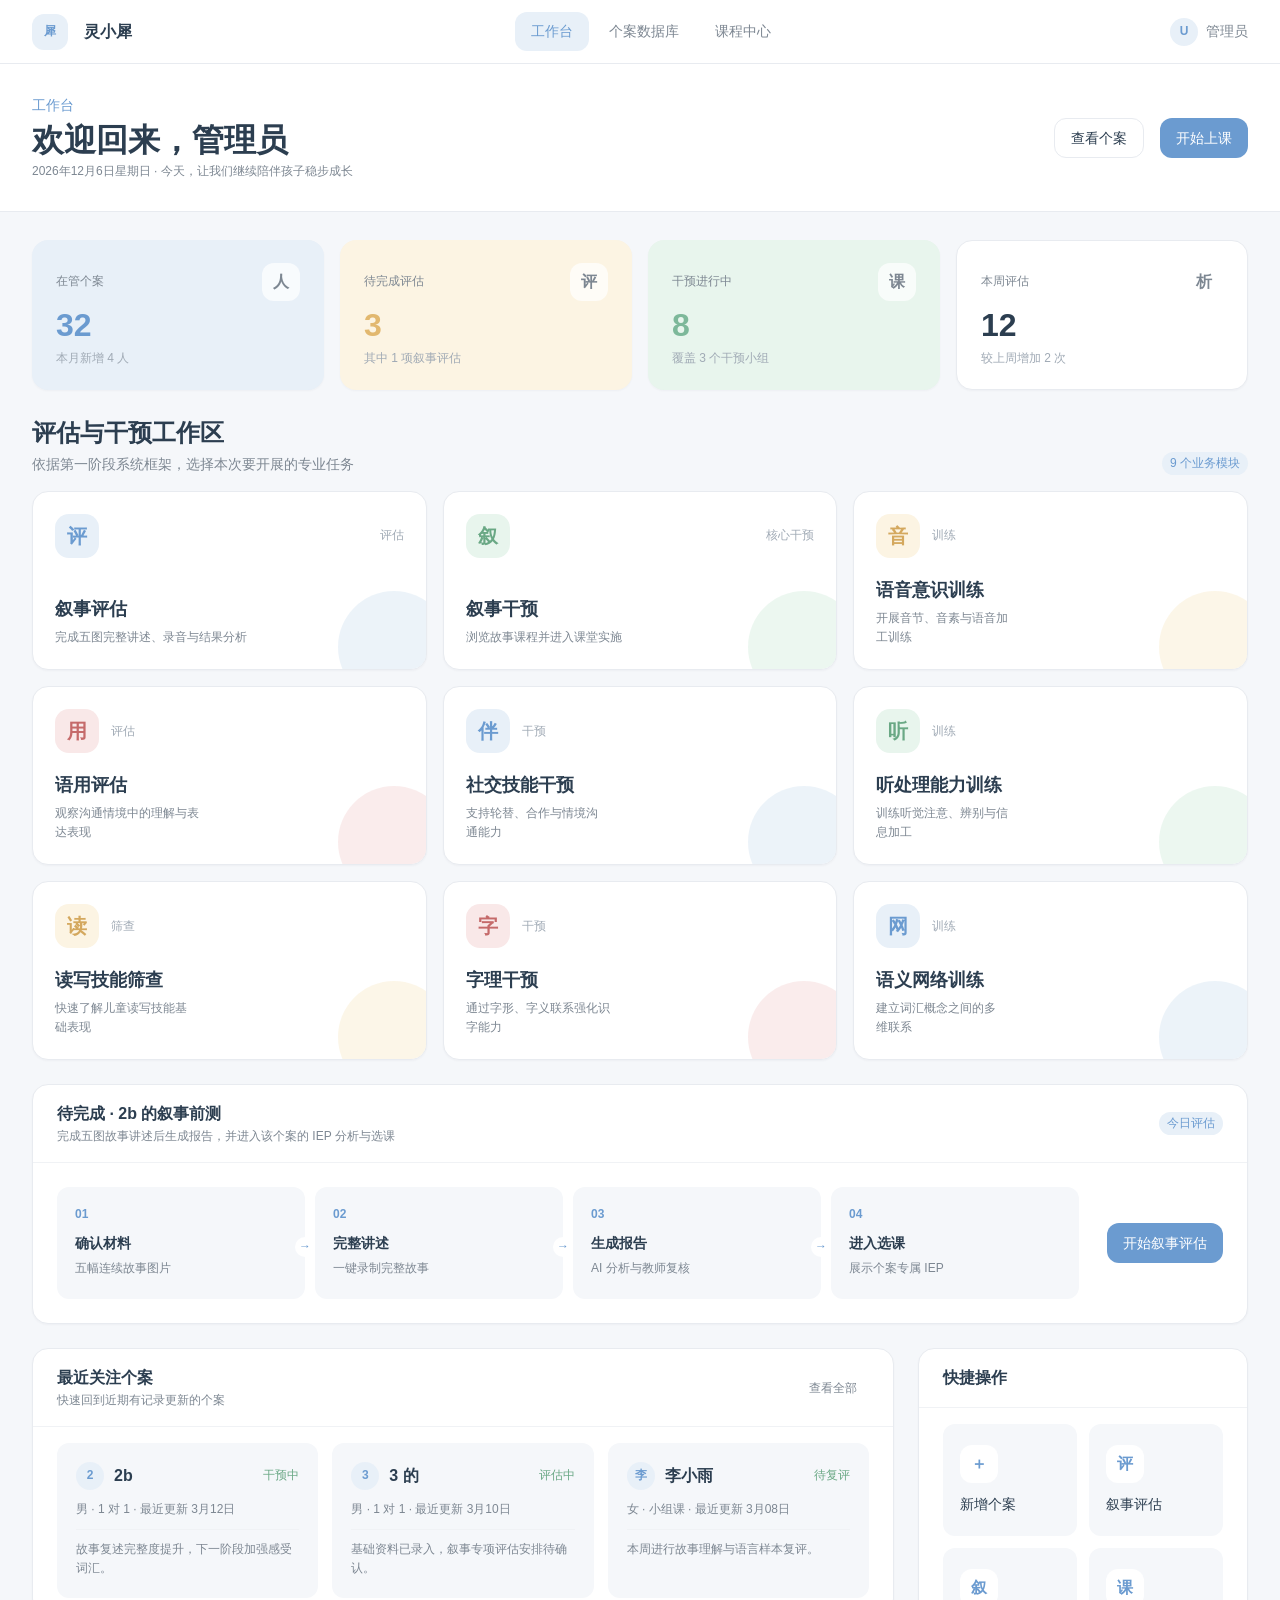
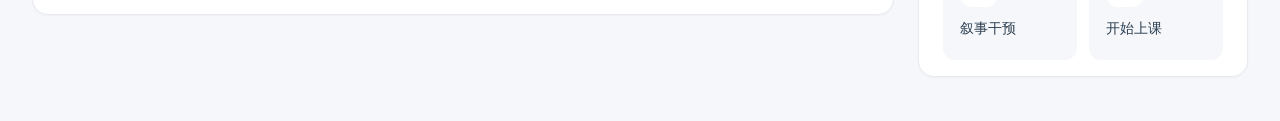
==== commit 02844a93: "评估和上课分开" ====
--- a/pages/index.html
+++ b/pages/index.html
@@ -85,8 +85,8 @@
         <section aria-labelledby="moduleTitle">
           <div class="section-heading"><div><h2 id="moduleTitle">评估与干预工作区</h2><p>依据第一阶段系统框架，选择本次要开展的专业任务</p></div><span class="tag tag--primary">9 个业务模块</span></div>
           <div class="module-grid" style="margin-top:16px">
-            <a class="module-card" href="course-database.html?module=叙事评估"><div class="module-card__top"><span class="module-card__icon">评</span><span class="module-card__phase">评估</span></div><div><h3>叙事评估</h3><p>完成故事材料呈现、录音与结果分析</p></div></a>
-            <a class="module-card module-card--green" href="course-database.html?module=叙事干预"><div class="module-card__top"><span class="module-card__icon">叙</span><span class="module-card__phase">核心干预</span></div><div><h3>叙事干预</h3><p>从 IEP 分析到选课、推送与课堂实施</p></div></a>
+            <a class="module-card" href="narrative-assessment.html?case=1&amp;caseName=2b"><div class="module-card__top"><span class="module-card__icon">评</span><span class="module-card__phase">评估</span></div><div><h3>叙事评估</h3><p>完成五图完整讲述、录音与结果分析</p></div></a>
+            <a class="module-card module-card--green" href="course-database.html"><div class="module-card__top"><span class="module-card__icon">叙</span><span class="module-card__phase">核心干预</span></div><div><h3>叙事干预</h3><p>浏览故事课程并进入课堂实施</p></div></a>
             <button class="module-card module-card--yellow" type="button" data-coming="语音意识训练"><div class="module-card__top"><span class="module-card__icon">音</span><span class="module-card__phase">训练</span></div><div><h3>语音意识训练</h3><p>开展音节、音素与语音加工训练</p></div></button>
             <button class="module-card module-card--rose" type="button" data-coming="语用评估"><div class="module-card__top"><span class="module-card__icon">用</span><span class="module-card__phase">评估</span></div><div><h3>语用评估</h3><p>观察沟通情境中的理解与表达表现</p></div></button>
             <button class="module-card" type="button" data-coming="社交技能干预"><div class="module-card__top"><span class="module-card__icon">伴</span><span class="module-card__phase">干预</span></div><div><h3>社交技能干预</h3><p>支持轮替、合作与情境沟通能力</p></div></button>
@@ -97,10 +97,10 @@
           </div>
         </section>
         <section class="card plan-card" aria-labelledby="planTitle">
-          <div class="card__header"><div><h2 class="card__title" id="planTitle">叙事干预 · IEP 方案路径</h2><p class="main__subtitle">从个案评估出发，完成课程选择并推送至个案名下</p></div><span class="tag tag--primary">PDF 最新流程</span></div>
+          <div class="card__header"><div><h2 class="card__title" id="planTitle">待完成 · 2b 的叙事前测</h2><p class="main__subtitle">完成五图故事讲述后生成报告，并进入该个案的 IEP 分析与选课</p></div><span class="tag tag--primary">今日评估</span></div>
           <div class="plan-body"><div class="plan-flow">
-            <div class="plan-step"><span class="plan-step__number">01</span><strong>分析结果</strong><span>读取个案评估结果</span></div><div class="plan-step"><span class="plan-step__number">02</span><strong>推荐课程</strong><span>按目标匹配故事课程</span></div><div class="plan-step"><span class="plan-step__number">03</span><strong>课程选择</strong><span>治疗师确认本次内容</span></div><div class="plan-step"><span class="plan-step__number">04</span><strong>推送个案</strong><span>生成课程并进入课堂</span></div>
-          </div><a class="btn btn--primary" href="case-database.html?intent=class">从个案开始</a></div>
+            <div class="plan-step"><span class="plan-step__number">01</span><strong>确认材料</strong><span>五幅连续故事图片</span></div><div class="plan-step"><span class="plan-step__number">02</span><strong>完整讲述</strong><span>一键录制完整故事</span></div><div class="plan-step"><span class="plan-step__number">03</span><strong>生成报告</strong><span>AI 分析与教师复核</span></div><div class="plan-step"><span class="plan-step__number">04</span><strong>进入选课</strong><span>展示个案专属 IEP</span></div>
+          </div><a class="btn btn--primary" href="narrative-assessment.html?case=1&amp;caseName=2b">开始叙事评估</a></div>
         </section>
         <div class="dashboard-grid">
           <section class="card" aria-labelledby="recentCaseTitle"><div class="card__header"><div><h2 class="card__title" id="recentCaseTitle">最近关注个案</h2><p class="main__subtitle">快速回到近期有记录更新的个案</p></div><a class="btn btn--ghost btn--sm" href="case-database.html">查看全部</a></div><div class="card__body"><div class="case-list">
@@ -109,7 +109,7 @@
             <a class="case-preview" href="case-database.html"><div class="case-preview__head"><span class="avatar">李</span><strong class="case-preview__name">李小雨</strong><span class="case-preview__state">待复评</span></div><p class="case-preview__meta">女 · 小组课 · 最近更新 3月08日</p><p class="case-preview__note">本周进行故事理解与语言样本复评。</p></a>
           </div></div></section>
           <aside class="card" aria-labelledby="quickTitle"><div class="card__header"><h2 class="card__title" id="quickTitle">快捷操作</h2></div><div class="card__body"><div class="quick-grid">
-            <a class="quick-action" href="case-database.html?intent=create"><span class="quick-action__symbol">＋</span><span class="quick-action__label">新增个案</span></a><a class="quick-action" href="course-database.html?module=叙事评估"><span class="quick-action__symbol">评</span><span class="quick-action__label">叙事评估</span></a><a class="quick-action" href="course-database.html?module=叙事干预"><span class="quick-action__symbol">叙</span><span class="quick-action__label">叙事干预</span></a><a class="quick-action" href="case-database.html?intent=class"><span class="quick-action__symbol">课</span><span class="quick-action__label">开始上课</span></a>
+            <a class="quick-action" href="case-database.html?intent=create"><span class="quick-action__symbol">＋</span><span class="quick-action__label">新增个案</span></a><a class="quick-action" href="narrative-assessment.html?case=1&amp;caseName=2b"><span class="quick-action__symbol">评</span><span class="quick-action__label">叙事评估</span></a><a class="quick-action" href="course-database.html"><span class="quick-action__symbol">叙</span><span class="quick-action__label">叙事干预</span></a><a class="quick-action" href="case-database.html?intent=class"><span class="quick-action__symbol">课</span><span class="quick-action__label">开始上课</span></a>
           </div></div></aside>
         </div>
       </div>
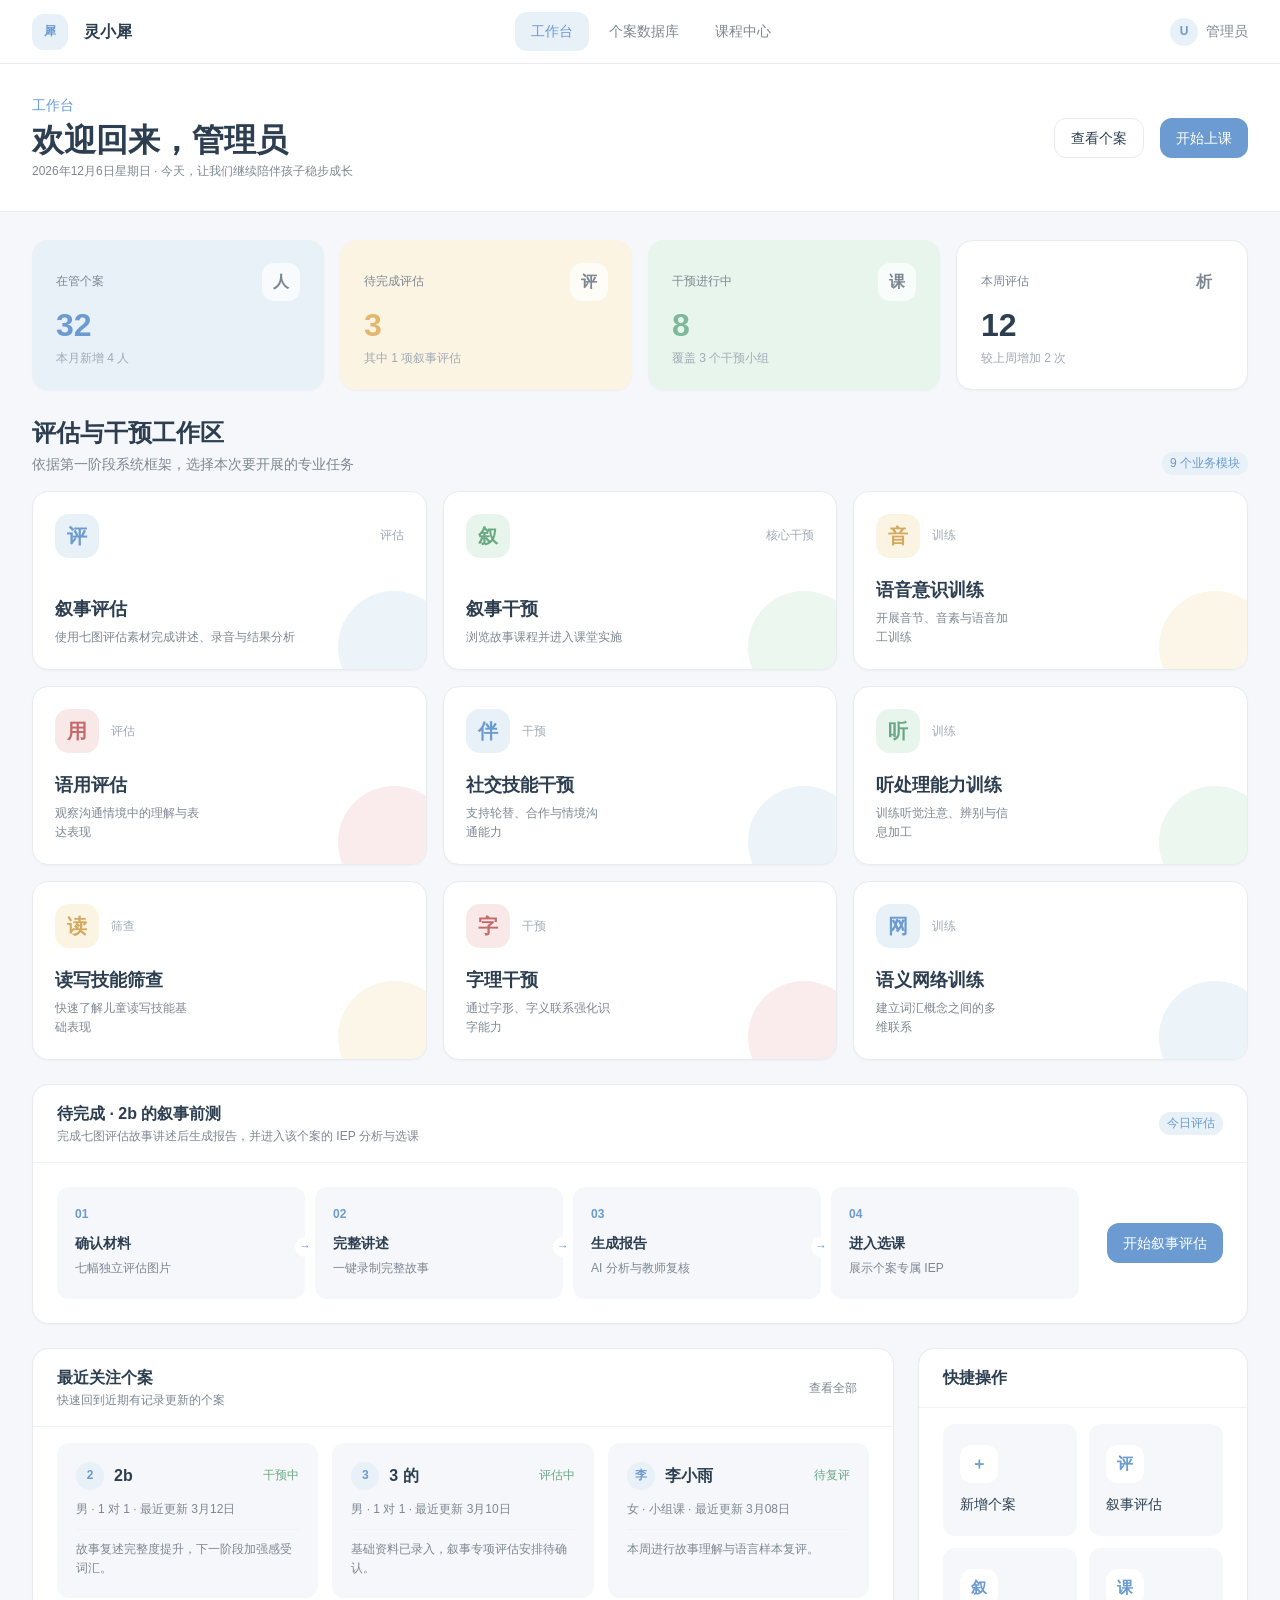
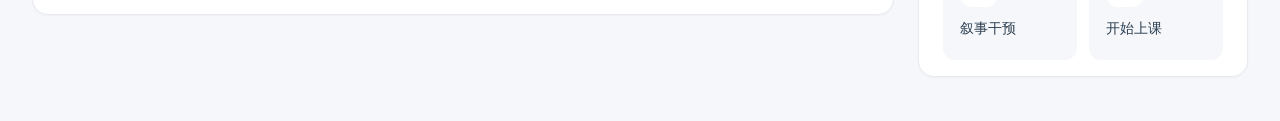
==== commit 69d5aa8c: "叙事评估更新" ====
--- a/pages/index.html
+++ b/pages/index.html
@@ -85,7 +85,7 @@
         <section aria-labelledby="moduleTitle">
           <div class="section-heading"><div><h2 id="moduleTitle">评估与干预工作区</h2><p>依据第一阶段系统框架，选择本次要开展的专业任务</p></div><span class="tag tag--primary">9 个业务模块</span></div>
           <div class="module-grid" style="margin-top:16px">
-            <a class="module-card" href="narrative-assessment.html?case=1&amp;caseName=2b"><div class="module-card__top"><span class="module-card__icon">评</span><span class="module-card__phase">评估</span></div><div><h3>叙事评估</h3><p>完成五图完整讲述、录音与结果分析</p></div></a>
+            <a class="module-card" href="narrative-assessment.html?case=1&amp;caseName=2b"><div class="module-card__top"><span class="module-card__icon">评</span><span class="module-card__phase">评估</span></div><div><h3>叙事评估</h3><p>使用七图评估素材完成讲述、录音与结果分析</p></div></a>
             <a class="module-card module-card--green" href="course-database.html"><div class="module-card__top"><span class="module-card__icon">叙</span><span class="module-card__phase">核心干预</span></div><div><h3>叙事干预</h3><p>浏览故事课程并进入课堂实施</p></div></a>
             <button class="module-card module-card--yellow" type="button" data-coming="语音意识训练"><div class="module-card__top"><span class="module-card__icon">音</span><span class="module-card__phase">训练</span></div><div><h3>语音意识训练</h3><p>开展音节、音素与语音加工训练</p></div></button>
             <button class="module-card module-card--rose" type="button" data-coming="语用评估"><div class="module-card__top"><span class="module-card__icon">用</span><span class="module-card__phase">评估</span></div><div><h3>语用评估</h3><p>观察沟通情境中的理解与表达表现</p></div></button>
@@ -97,9 +97,9 @@
           </div>
         </section>
         <section class="card plan-card" aria-labelledby="planTitle">
-          <div class="card__header"><div><h2 class="card__title" id="planTitle">待完成 · 2b 的叙事前测</h2><p class="main__subtitle">完成五图故事讲述后生成报告，并进入该个案的 IEP 分析与选课</p></div><span class="tag tag--primary">今日评估</span></div>
+          <div class="card__header"><div><h2 class="card__title" id="planTitle">待完成 · 2b 的叙事前测</h2><p class="main__subtitle">完成七图评估故事讲述后生成报告，并进入该个案的 IEP 分析与选课</p></div><span class="tag tag--primary">今日评估</span></div>
           <div class="plan-body"><div class="plan-flow">
-            <div class="plan-step"><span class="plan-step__number">01</span><strong>确认材料</strong><span>五幅连续故事图片</span></div><div class="plan-step"><span class="plan-step__number">02</span><strong>完整讲述</strong><span>一键录制完整故事</span></div><div class="plan-step"><span class="plan-step__number">03</span><strong>生成报告</strong><span>AI 分析与教师复核</span></div><div class="plan-step"><span class="plan-step__number">04</span><strong>进入选课</strong><span>展示个案专属 IEP</span></div>
+            <div class="plan-step"><span class="plan-step__number">01</span><strong>确认材料</strong><span>七幅独立评估图片</span></div><div class="plan-step"><span class="plan-step__number">02</span><strong>完整讲述</strong><span>一键录制完整故事</span></div><div class="plan-step"><span class="plan-step__number">03</span><strong>生成报告</strong><span>AI 分析与教师复核</span></div><div class="plan-step"><span class="plan-step__number">04</span><strong>进入选课</strong><span>展示个案专属 IEP</span></div>
           </div><a class="btn btn--primary" href="narrative-assessment.html?case=1&amp;caseName=2b">开始叙事评估</a></div>
         </section>
         <div class="dashboard-grid">
